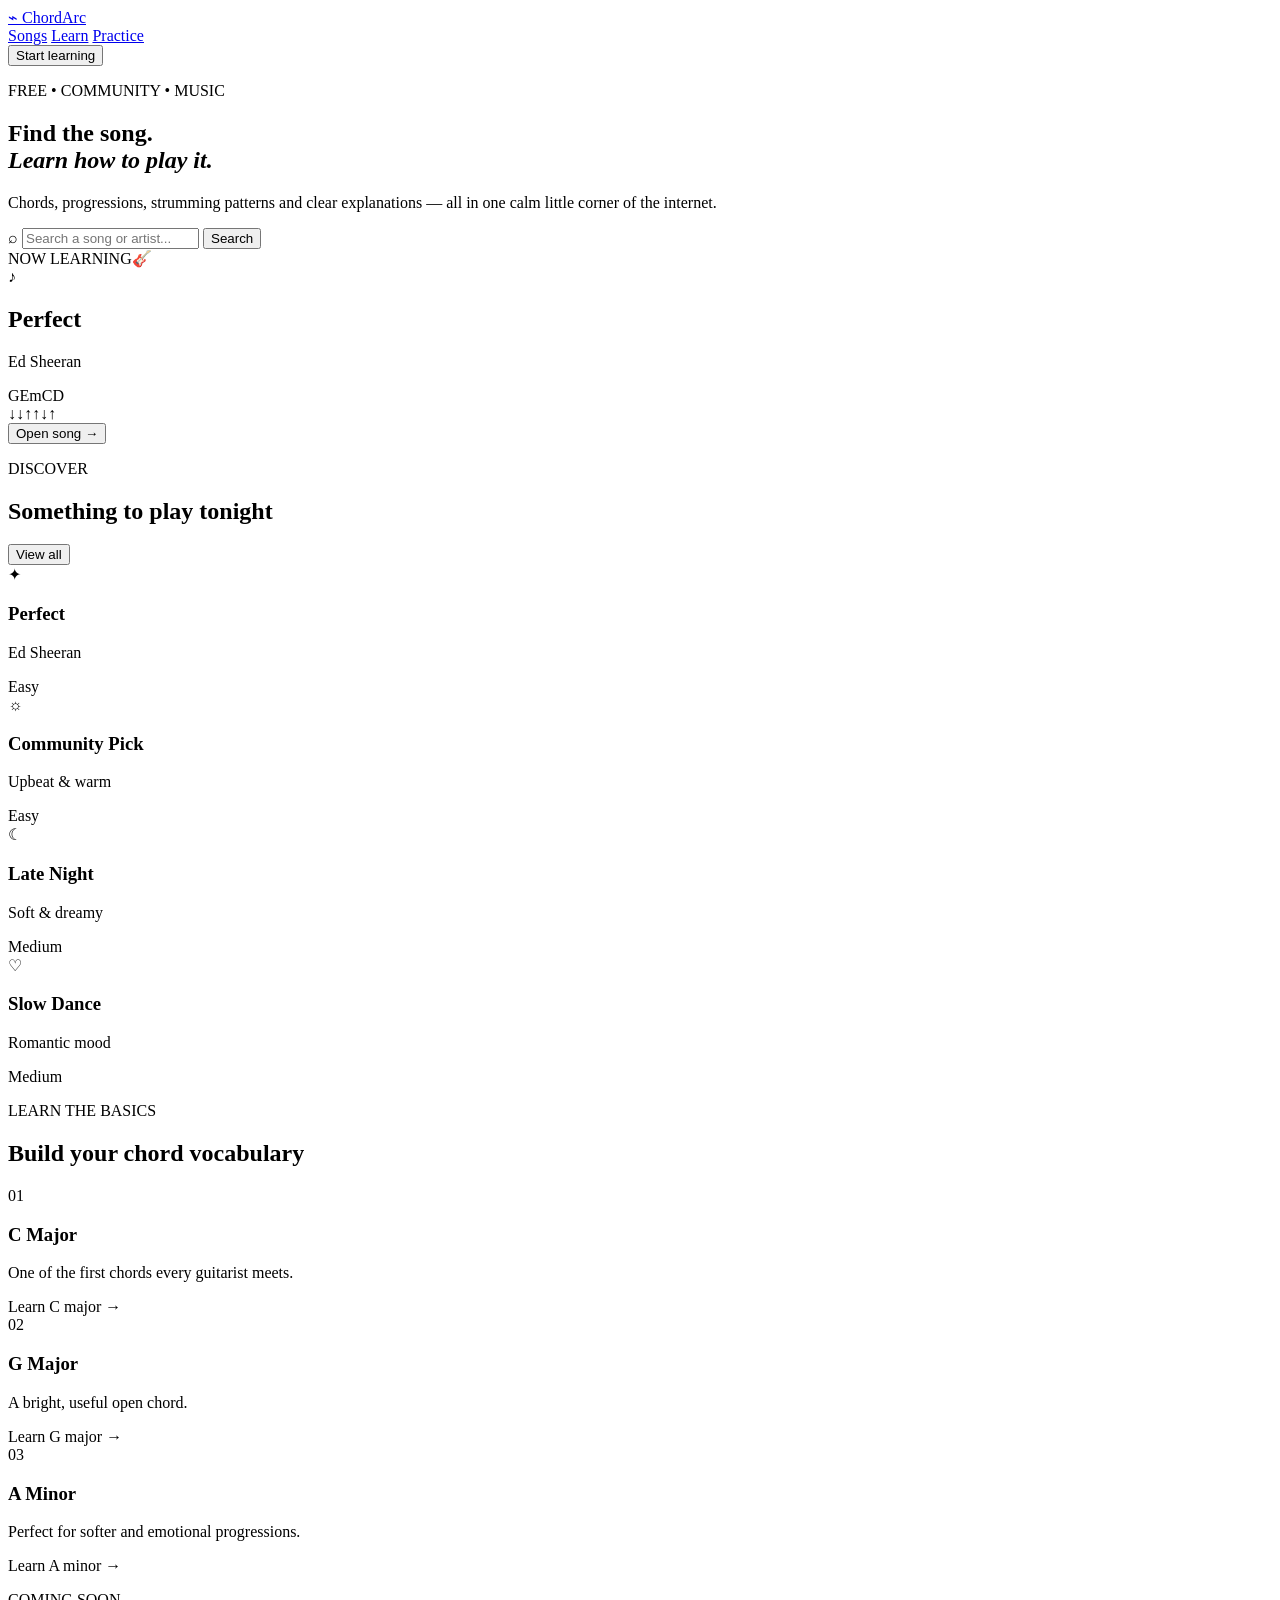
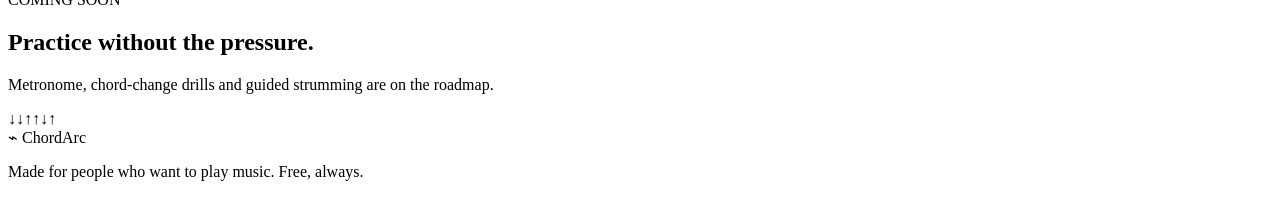
==== index.html @ 4fe42fc6 "Build ChordArc v1 homepage" ====
<!DOCTYPE html>
<html lang="en">
<head>
  <meta charset="UTF-8" />
  <meta name="viewport" content="width=device-width, initial-scale=1.0" />
  <meta name="description" content="ChordArc — a free community space to learn chords, progressions and strumming patterns." />
  <title>ChordArc — Learn music, your way.</title>
  <link rel="preconnect" href="https://fonts.googleapis.com" />
  <link rel="preconnect" href="https://fonts.gstatic.com" crossorigin />
  <link href="https://fonts.googleapis.com/css2?family=DM+Sans:wght@400;500;600;700&family=Playfair+Display:wght@500;600&display=swap" rel="stylesheet" />
  <link rel="stylesheet" href="styles.css" />
</head>
<body data-vibe="home">
  <div class="ambient ambient-one"></div>
  <div class="ambient ambient-two"></div>

  <header class="site-header">
    <a class="brand" href="#top" aria-label="ChordArc home">
      <span class="brand-mark">⌁</span>
      <span>ChordArc</span>
    </a>
    <nav class="main-nav" aria-label="Main navigation">
      <a class="active" href="#songs">Songs</a>
      <a href="#learn">Learn</a>
      <a href="#practice">Practice</a>
    </nav>
    <button class="nav-button" type="button" onclick="scrollToSection('learn')">Start learning</button>
  </header>

  <main id="top">
    <section class="hero shell">
      <div class="hero-copy">
        <p class="eyebrow">FREE • COMMUNITY • MUSIC</p>
        <h1>Find the song.<br /><em>Learn how to play it.</em></h1>
        <p class="hero-text">Chords, progressions, strumming patterns and clear explanations — all in one calm little corner of the internet.</p>

        <form class="search-box" id="searchForm">
          <span class="search-icon">⌕</span>
          <input id="songSearch" type="search" autocomplete="off" placeholder="Search a song or artist..." aria-label="Search a song or artist" />
          <button type="submit">Search</button>
        </form>
        <div id="searchResults" class="search-results" aria-live="polite"></div>
      </div>

      <div class="hero-card">
        <div class="mini-card-top"><span>NOW LEARNING</span><span>🎸</span></div>
        <div class="record-orb"><span>♪</span></div>
        <h2>Perfect</h2>
        <p>Ed Sheeran</p>
        <div class="mini-progression"><span>G</span><span>Em</span><span>C</span><span>D</span></div>
        <div class="mini-strum"><span>↓</span><span>↓↑</span><span>↑↓↑</span></div>
        <button class="text-link" onclick="showSong('perfect')">Open song →</button>
      </div>
    </section>

    <section class="section shell" id="songs">
      <div class="section-heading">
        <div>
          <p class="eyebrow">DISCOVER</p>
          <h2>Something to play tonight</h2>
        </div>
        <button class="quiet-button" onclick="showToast('More song collections are coming soon.')">View all</button>
      </div>

      <div class="song-grid">
        <article class="song-card vibe-sad" onclick="showSong('perfect')">
          <div class="song-art"><span>✦</span></div>
          <div class="song-info"><h3>Perfect</h3><p>Ed Sheeran</p></div>
          <span class="difficulty">Easy</span>
        </article>
        <article class="song-card vibe-warm" onclick="showToast('This song page is coming next!')">
          <div class="song-art"><span>☼</span></div>
          <div class="song-info"><h3>Community Pick</h3><p>Upbeat & warm</p></div>
          <span class="difficulty">Easy</span>
        </article>
        <article class="song-card vibe-calm" onclick="showToast('This song page is coming next!')">
          <div class="song-art"><span>☾</span></div>
          <div class="song-info"><h3>Late Night</h3><p>Soft & dreamy</p></div>
          <span class="difficulty">Medium</span>
        </article>
        <article class="song-card vibe-romantic" onclick="showToast('This song page is coming next!')">
          <div class="song-art"><span>♡</span></div>
          <div class="song-info"><h3>Slow Dance</h3><p>Romantic mood</p></div>
          <span class="difficulty">Medium</span>
        </article>
      </div>
    </section>

    <section class="section learn-section shell" id="learn">
      <div class="section-heading">
        <div>
          <p class="eyebrow">LEARN THE BASICS</p>
          <h2>Build your chord vocabulary</h2>
        </div>
      </div>
      <div class="learn-grid">
        <article class="learn-card featured" onclick="openChord('C')">
          <span class="card-number">01</span>
          <div class="fake-chord large"><i></i><i></i><i></i><i></i><i></i><i></i></div>
          <h3>C Major</h3>
          <p>One of the first chords every guitarist meets.</p>
          <span class="card-link">Learn C major →</span>
        </article>
        <article class="learn-card" onclick="openChord('G')">
          <span class="card-number">02</span>
          <div class="fake-chord"><i></i><i></i><i></i><i></i><i></i><i></i></div>
          <h3>G Major</h3>
          <p>A bright, useful open chord.</p>
          <span class="card-link">Learn G major →</span>
        </article>
        <article class="learn-card" onclick="openChord('Am')">
          <span class="card-number">03</span>
          <div class="fake-chord"><i></i><i></i><i></i><i></i><i></i><i></i></div>
          <h3>A Minor</h3>
          <p>Perfect for softer and emotional progressions.</p>
          <span class="card-link">Learn A minor →</span>
        </article>
      </div>
    </section>

    <section class="practice-banner shell" id="practice">
      <div>
        <p class="eyebrow">COMING SOON</p>
        <h2>Practice without the pressure.</h2>
        <p>Metronome, chord-change drills and guided strumming are on the roadmap.</p>
      </div>
      <div class="practice-beat" aria-hidden="true"><span>↓</span><span>↓</span><span>↑</span><span>↑</span><span>↓</span><span>↑</span></div>
    </section>
  </main>

  <footer class="site-footer shell">
    <div><span class="brand-mark">⌁</span> ChordArc</div>
    <p>Made for people who want to play music. Free, always.</p>
  </footer>

  <div class="modal-backdrop" id="modal" hidden>
    <div class="modal" role="dialog" aria-modal="true" aria-labelledby="modalTitle">
      <button class="modal-close" onclick="closeModal()" aria-label="Close">×</button>
      <p class="eyebrow" id="modalEyebrow">SONG</p>
      <h2 id="modalTitle">Perfect</h2>
      <p id="modalArtist">Ed Sheeran</p>
      <div class="modal-meta"><span>🎸 Guitar</span><span>Easy</span><span>Standard tuning</span></div>
      <div class="modal-block"><h3>Chord progression</h3><div class="progression" id="modalProgression"><b>G</b><b>Em</b><b>C</b><b>D</b></div></div>
      <div class="modal-block"><h3>Strumming pattern</h3><div class="strumming"><span>↓</span><span>↓↑</span><span>↑↓↑</span></div><p>Try it slowly at first, then bring the tempo up.</p></div>
      <button class="primary-button" onclick="showToast('Practice mode is coming next!'); closeModal()">Practice this progression</button>
    </div>
  </div>

  <div class="toast" id="toast" role="status"></div>
  <script src="app.js"></script>
</body>
</html>
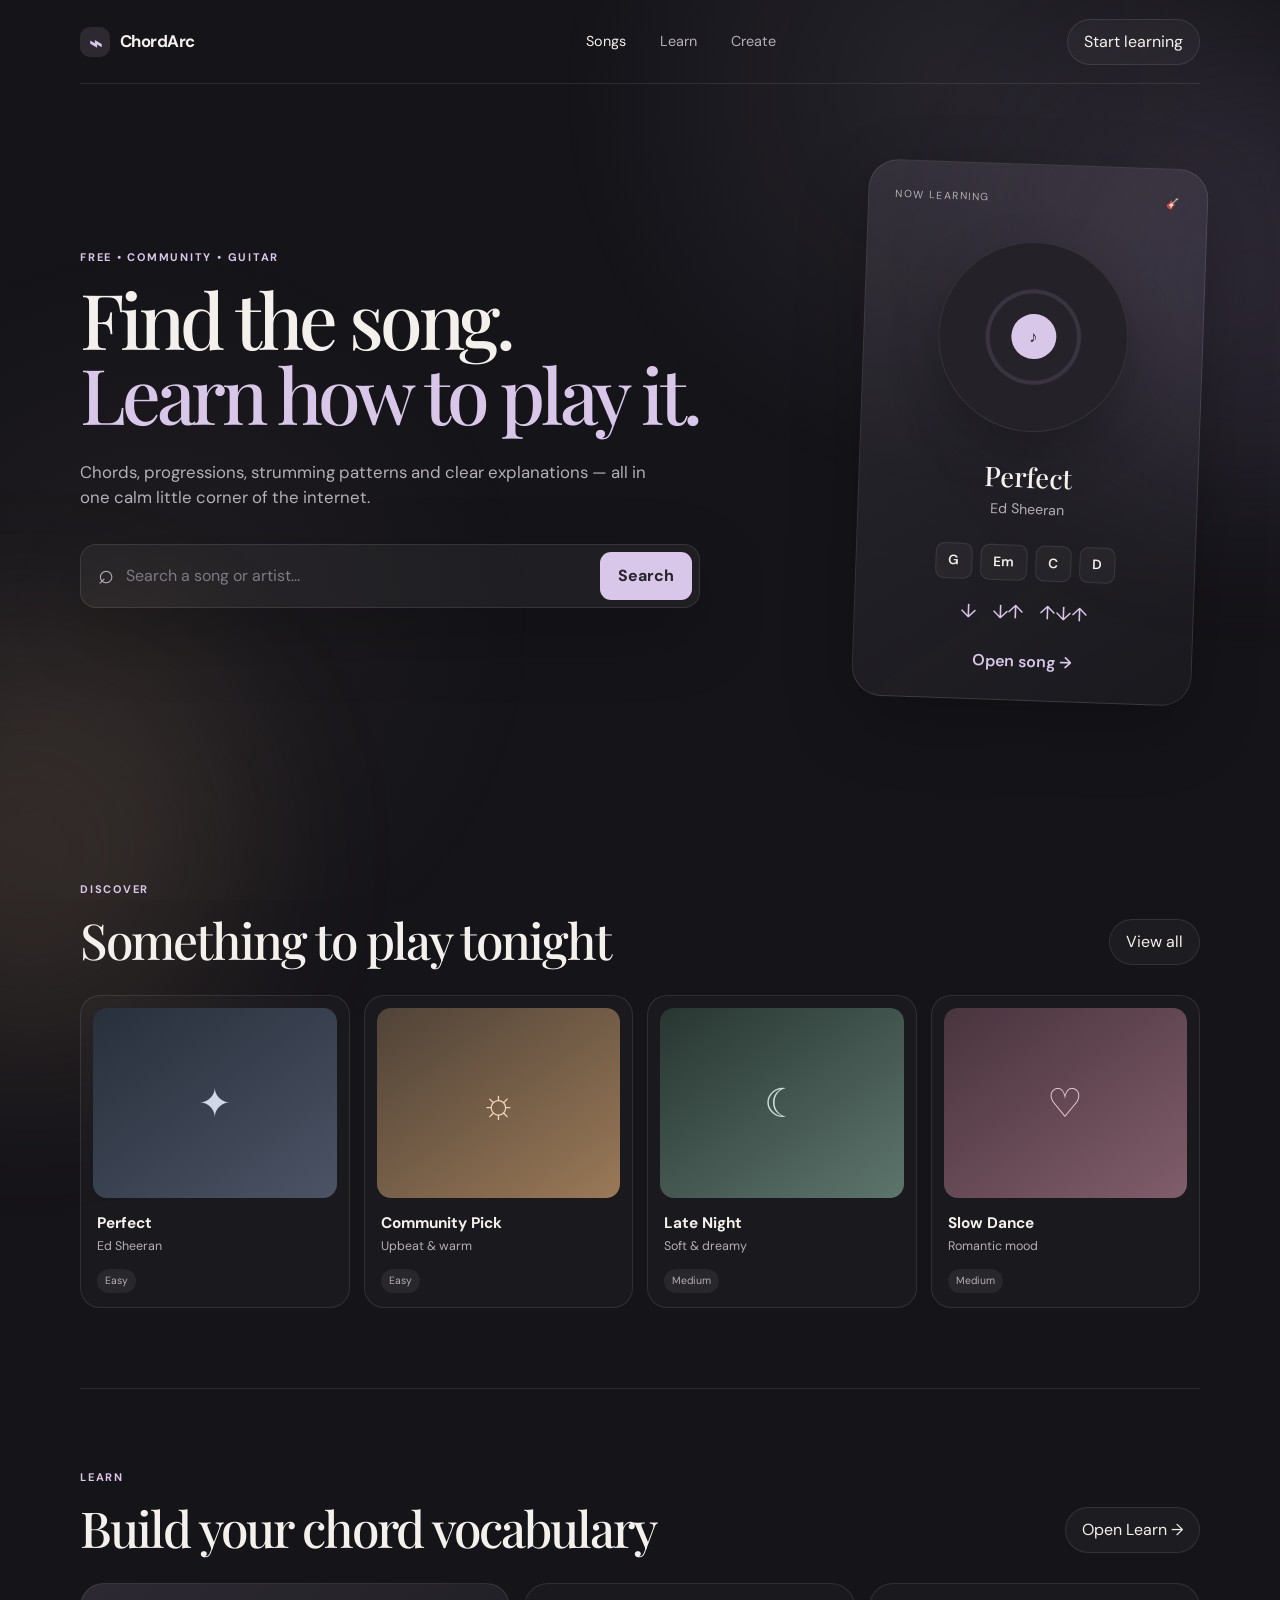
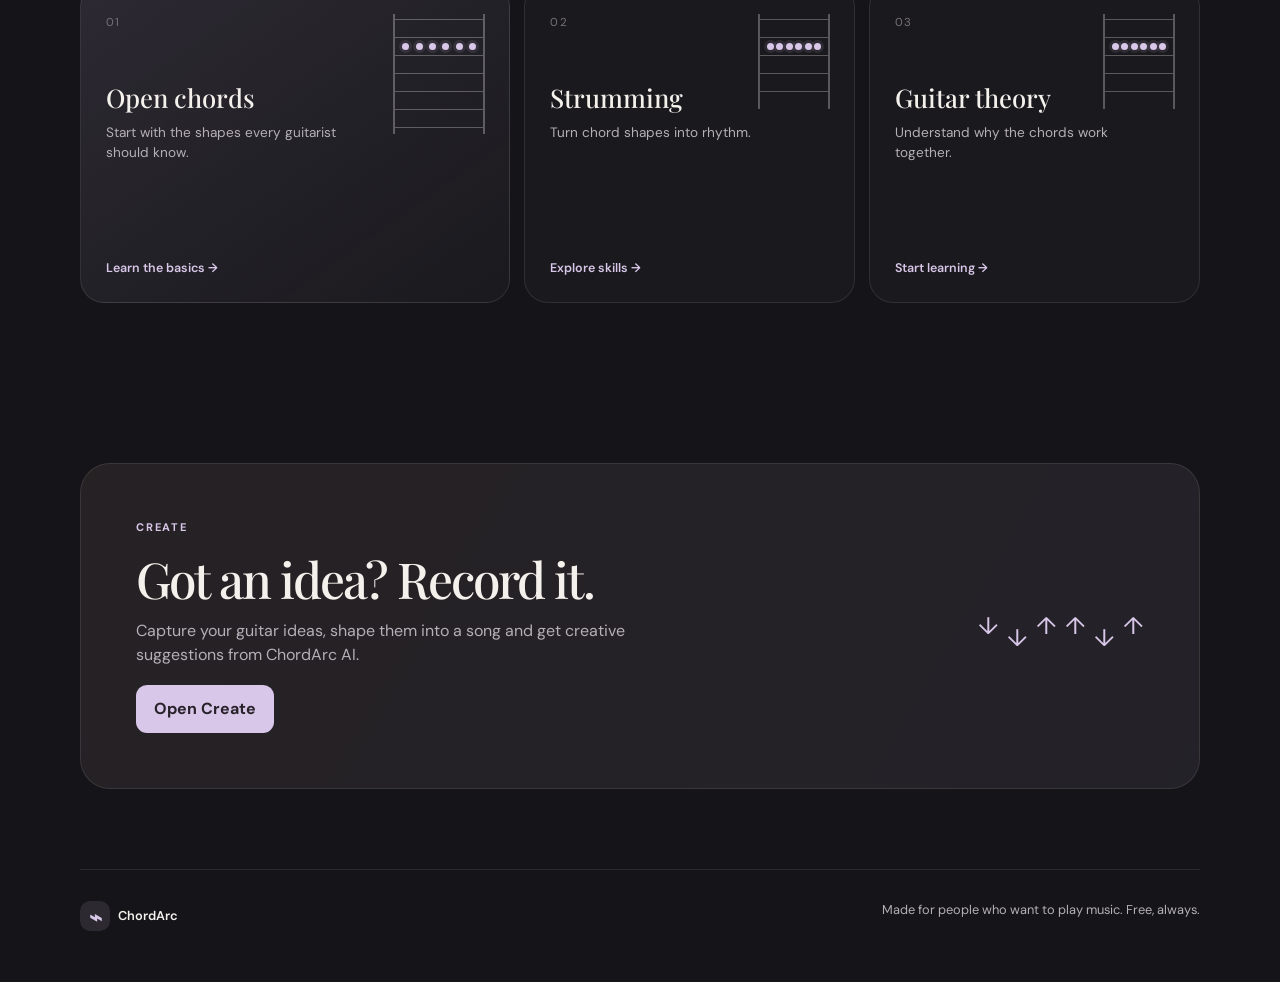
==== commit cebf2e9c: "Update ChordArc navigation for Songs Learn Create" ====
--- a/index.html
+++ b/index.html
@@ -1,152 +1,29 @@
 <!DOCTYPE html>
 <html lang="en">
 <head>
-  <meta charset="UTF-8" />
-  <meta name="viewport" content="width=device-width, initial-scale=1.0" />
-  <meta name="description" content="ChordArc — a free community space to learn chords, progressions and strumming patterns." />
+  <meta charset="UTF-8" /><meta name="viewport" content="width=device-width, initial-scale=1.0" />
+  <meta name="description" content="ChordArc — a free community space to learn guitar and create music." />
   <title>ChordArc — Learn music, your way.</title>
-  <link rel="preconnect" href="https://fonts.googleapis.com" />
-  <link rel="preconnect" href="https://fonts.gstatic.com" crossorigin />
+  <link rel="preconnect" href="https://fonts.googleapis.com" /><link rel="preconnect" href="https://fonts.gstatic.com" crossorigin />
   <link href="https://fonts.googleapis.com/css2?family=DM+Sans:wght@400;500;600;700&family=Playfair+Display:wght@500;600&display=swap" rel="stylesheet" />
   <link rel="stylesheet" href="styles.css" />
 </head>
 <body data-vibe="home">
-  <div class="ambient ambient-one"></div>
-  <div class="ambient ambient-two"></div>
-
+  <div class="ambient ambient-one"></div><div class="ambient ambient-two"></div>
   <header class="site-header">
-    <a class="brand" href="#top" aria-label="ChordArc home">
-      <span class="brand-mark">⌁</span>
-      <span>ChordArc</span>
-    </a>
-    <nav class="main-nav" aria-label="Main navigation">
-      <a class="active" href="#songs">Songs</a>
-      <a href="#learn">Learn</a>
-      <a href="#practice">Practice</a>
-    </nav>
-    <button class="nav-button" type="button" onclick="scrollToSection('learn')">Start learning</button>
+    <a class="brand" href="index.html"><span class="brand-mark">⌁</span><span>ChordArc</span></a>
+    <nav class="main-nav"><a class="active" href="index.html">Songs</a><a href="learn.html">Learn</a><a href="create.html">Create</a></nav>
+    <a class="nav-button" href="learn.html">Start learning</a>
   </header>
-
   <main id="top">
-    <section class="hero shell">
-      <div class="hero-copy">
-        <p class="eyebrow">FREE • COMMUNITY • MUSIC</p>
-        <h1>Find the song.<br /><em>Learn how to play it.</em></h1>
-        <p class="hero-text">Chords, progressions, strumming patterns and clear explanations — all in one calm little corner of the internet.</p>
-
-        <form class="search-box" id="searchForm">
-          <span class="search-icon">⌕</span>
-          <input id="songSearch" type="search" autocomplete="off" placeholder="Search a song or artist..." aria-label="Search a song or artist" />
-          <button type="submit">Search</button>
-        </form>
-        <div id="searchResults" class="search-results" aria-live="polite"></div>
-      </div>
-
-      <div class="hero-card">
-        <div class="mini-card-top"><span>NOW LEARNING</span><span>🎸</span></div>
-        <div class="record-orb"><span>♪</span></div>
-        <h2>Perfect</h2>
-        <p>Ed Sheeran</p>
-        <div class="mini-progression"><span>G</span><span>Em</span><span>C</span><span>D</span></div>
-        <div class="mini-strum"><span>↓</span><span>↓↑</span><span>↑↓↑</span></div>
-        <button class="text-link" onclick="showSong('perfect')">Open song →</button>
-      </div>
+    <section class="hero shell"><div class="hero-copy"><p class="eyebrow">FREE • COMMUNITY • GUITAR</p><h1>Find the song.<br /><em>Learn how to play it.</em></h1><p class="hero-text">Chords, progressions, strumming patterns and clear explanations — all in one calm little corner of the internet.</p><form class="search-box" id="searchForm"><span class="search-icon">⌕</span><input id="songSearch" type="search" autocomplete="off" placeholder="Search a song or artist..." aria-label="Search a song or artist" /><button type="submit">Search</button></form><div id="searchResults" class="search-results" aria-live="polite"></div></div>
+      <div class="hero-card"><div class="mini-card-top"><span>NOW LEARNING</span><span>🎸</span></div><div class="record-orb"><span>♪</span></div><h2>Perfect</h2><p>Ed Sheeran</p><div class="mini-progression"><span>G</span><span>Em</span><span>C</span><span>D</span></div><div class="mini-strum"><span>↓</span><span>↓↑</span><span>↑↓↑</span></div><button class="text-link" onclick="showSong('perfect')">Open song →</button></div>
     </section>
-
-    <section class="section shell" id="songs">
-      <div class="section-heading">
-        <div>
-          <p class="eyebrow">DISCOVER</p>
-          <h2>Something to play tonight</h2>
-        </div>
-        <button class="quiet-button" onclick="showToast('More song collections are coming soon.')">View all</button>
-      </div>
-
-      <div class="song-grid">
-        <article class="song-card vibe-sad" onclick="showSong('perfect')">
-          <div class="song-art"><span>✦</span></div>
-          <div class="song-info"><h3>Perfect</h3><p>Ed Sheeran</p></div>
-          <span class="difficulty">Easy</span>
-        </article>
-        <article class="song-card vibe-warm" onclick="showToast('This song page is coming next!')">
-          <div class="song-art"><span>☼</span></div>
-          <div class="song-info"><h3>Community Pick</h3><p>Upbeat & warm</p></div>
-          <span class="difficulty">Easy</span>
-        </article>
-        <article class="song-card vibe-calm" onclick="showToast('This song page is coming next!')">
-          <div class="song-art"><span>☾</span></div>
-          <div class="song-info"><h3>Late Night</h3><p>Soft & dreamy</p></div>
-          <span class="difficulty">Medium</span>
-        </article>
-        <article class="song-card vibe-romantic" onclick="showToast('This song page is coming next!')">
-          <div class="song-art"><span>♡</span></div>
-          <div class="song-info"><h3>Slow Dance</h3><p>Romantic mood</p></div>
-          <span class="difficulty">Medium</span>
-        </article>
-      </div>
-    </section>
-
-    <section class="section learn-section shell" id="learn">
-      <div class="section-heading">
-        <div>
-          <p class="eyebrow">LEARN THE BASICS</p>
-          <h2>Build your chord vocabulary</h2>
-        </div>
-      </div>
-      <div class="learn-grid">
-        <article class="learn-card featured" onclick="openChord('C')">
-          <span class="card-number">01</span>
-          <div class="fake-chord large"><i></i><i></i><i></i><i></i><i></i><i></i></div>
-          <h3>C Major</h3>
-          <p>One of the first chords every guitarist meets.</p>
-          <span class="card-link">Learn C major →</span>
-        </article>
-        <article class="learn-card" onclick="openChord('G')">
-          <span class="card-number">02</span>
-          <div class="fake-chord"><i></i><i></i><i></i><i></i><i></i><i></i></div>
-          <h3>G Major</h3>
-          <p>A bright, useful open chord.</p>
-          <span class="card-link">Learn G major →</span>
-        </article>
-        <article class="learn-card" onclick="openChord('Am')">
-          <span class="card-number">03</span>
-          <div class="fake-chord"><i></i><i></i><i></i><i></i><i></i><i></i></div>
-          <h3>A Minor</h3>
-          <p>Perfect for softer and emotional progressions.</p>
-          <span class="card-link">Learn A minor →</span>
-        </article>
-      </div>
-    </section>
-
-    <section class="practice-banner shell" id="practice">
-      <div>
-        <p class="eyebrow">COMING SOON</p>
-        <h2>Practice without the pressure.</h2>
-        <p>Metronome, chord-change drills and guided strumming are on the roadmap.</p>
-      </div>
-      <div class="practice-beat" aria-hidden="true"><span>↓</span><span>↓</span><span>↑</span><span>↑</span><span>↓</span><span>↑</span></div>
-    </section>
+    <section class="section shell" id="songs"><div class="section-heading"><div><p class="eyebrow">DISCOVER</p><h2>Something to play tonight</h2></div><button class="quiet-button" onclick="showToast('More song collections are coming soon.')">View all</button></div><div class="song-grid"><article class="song-card vibe-sad" onclick="showSong('perfect')"><div class="song-art"><span>✦</span></div><div class="song-info"><h3>Perfect</h3><p>Ed Sheeran</p></div><span class="difficulty">Easy</span></article><article class="song-card vibe-warm" onclick="showToast('This song page is coming next!')"><div class="song-art"><span>☼</span></div><div class="song-info"><h3>Community Pick</h3><p>Upbeat & warm</p></div><span class="difficulty">Easy</span></article><article class="song-card vibe-calm" onclick="showToast('This song page is coming next!')"><div class="song-art"><span>☾</span></div><div class="song-info"><h3>Late Night</h3><p>Soft & dreamy</p></div><span class="difficulty">Medium</span></article><article class="song-card vibe-romantic" onclick="showToast('This song page is coming next!')"><div class="song-art"><span>♡</span></div><div class="song-info"><h3>Slow Dance</h3><p>Romantic mood</p></div><span class="difficulty">Medium</span></article></div></section>
+    <section class="section learn-section shell"><div class="section-heading"><div><p class="eyebrow">LEARN</p><h2>Build your chord vocabulary</h2></div><a class="quiet-button" href="learn.html">Open Learn →</a></div><div class="learn-grid"><article class="learn-card featured" onclick="location.href='learn.html'"><span class="card-number">01</span><div class="fake-chord large"><i></i><i></i><i></i><i></i><i></i><i></i></div><h3>Open chords</h3><p>Start with the shapes every guitarist should know.</p><span class="card-link">Learn the basics →</span></article><article class="learn-card" onclick="location.href='learn.html'"><span class="card-number">02</span><div class="fake-chord"><i></i><i></i><i></i><i></i><i></i><i></i></div><h3>Strumming</h3><p>Turn chord shapes into rhythm.</p><span class="card-link">Explore skills →</span></article><article class="learn-card" onclick="location.href='learn.html'"><span class="card-number">03</span><div class="fake-chord"><i></i><i></i><i></i><i></i><i></i><i></i></div><h3>Guitar theory</h3><p>Understand why the chords work together.</p><span class="card-link">Start learning →</span></article></div></section>
+    <section class="practice-banner shell"><div><p class="eyebrow">CREATE</p><h2>Got an idea? Record it.</h2><p>Capture your guitar ideas, shape them into a song and get creative suggestions from ChordArc AI.</p><a class="primary-button" href="create.html" style="display:inline-block;margin-top:18px">Open Create</a></div><div class="practice-beat" aria-hidden="true"><span>↓</span><span>↓</span><span>↑</span><span>↑</span><span>↓</span><span>↑</span></div></section>
   </main>
-
-  <footer class="site-footer shell">
-    <div><span class="brand-mark">⌁</span> ChordArc</div>
-    <p>Made for people who want to play music. Free, always.</p>
-  </footer>
-
-  <div class="modal-backdrop" id="modal" hidden>
-    <div class="modal" role="dialog" aria-modal="true" aria-labelledby="modalTitle">
-      <button class="modal-close" onclick="closeModal()" aria-label="Close">×</button>
-      <p class="eyebrow" id="modalEyebrow">SONG</p>
-      <h2 id="modalTitle">Perfect</h2>
-      <p id="modalArtist">Ed Sheeran</p>
-      <div class="modal-meta"><span>🎸 Guitar</span><span>Easy</span><span>Standard tuning</span></div>
-      <div class="modal-block"><h3>Chord progression</h3><div class="progression" id="modalProgression"><b>G</b><b>Em</b><b>C</b><b>D</b></div></div>
-      <div class="modal-block"><h3>Strumming pattern</h3><div class="strumming"><span>↓</span><span>↓↑</span><span>↑↓↑</span></div><p>Try it slowly at first, then bring the tempo up.</p></div>
-      <button class="primary-button" onclick="showToast('Practice mode is coming next!'); closeModal()">Practice this progression</button>
-    </div>
-  </div>
-
-  <div class="toast" id="toast" role="status"></div>
-  <script src="app.js"></script>
-</body>
-</html>
+  <footer class="site-footer shell"><div><span class="brand-mark">⌁</span> ChordArc</div><p>Made for people who want to play music. Free, always.</p></footer>
+  <div class="modal-backdrop" id="modal" hidden><div class="modal" role="dialog" aria-modal="true"><button class="modal-close" onclick="closeModal()">×</button><p class="eyebrow">SONG • GUITAR</p><h2 id="modalTitle">Perfect</h2><p id="modalArtist">Ed Sheeran</p><div class="modal-meta"><span>🎸 Guitar</span><span>Easy</span><span>Standard tuning</span></div><div class="modal-block"><h3>Chord progression</h3><div class="progression" id="modalProgression"><b>G</b><b>Em</b><b>C</b><b>D</b></div></div><div class="modal-block"><h3>Strumming pattern</h3><div class="strumming"><span>↓</span><span>↓↑</span><span>↑↓↑</span></div><p>Try it slowly at first, then bring the tempo up.</p></div><button class="primary-button" onclick="showToast('Practice mode is coming next!');closeModal()">Practice this progression</button></div></div>
+  <div class="toast" id="toast"></div><script src="app.js"></script>
+</body></html>
--- a/styles.css
+++ b/styles.css
@@ -0,0 +1,159 @@
+:root {
+  --bg: #151419;
+  --surface: rgba(31, 29, 36, 0.78);
+  --surface-strong: #24212a;
+  --text: #f4f0ec;
+  --muted: #b5afb7;
+  --line: rgba(244, 240, 236, 0.1);
+  --accent: #d8c7e8;
+  --accent-strong: #c8afdF;
+  --warm: #e9c9a7;
+  --radius: 24px;
+  --shadow: 0 24px 70px rgba(0, 0, 0, 0.22);
+}
+
+* { box-sizing: border-box; }
+html { scroll-behavior: smooth; }
+body {
+  margin: 0;
+  color: var(--text);
+  background: var(--bg);
+  font-family: "DM Sans", sans-serif;
+  line-height: 1.5;
+  overflow-x: hidden;
+  transition: background 700ms ease;
+}
+body::before {
+  content: "";
+  position: fixed;
+  inset: 0;
+  pointer-events: none;
+  background: radial-gradient(circle at 75% 10%, rgba(216,199,232,.09), transparent 32%), radial-gradient(circle at 12% 70%, rgba(233,201,167,.05), transparent 30%);
+  z-index: -2;
+}
+body[data-vibe="sad"] { --accent: #b9c8df; --accent-strong: #9fb2d1; }
+body[data-vibe="warm"] { --accent: #efd0a9; --accent-strong: #e1b988; }
+body[data-vibe="calm"] { --accent: #b8d2c4; --accent-strong: #9fbeae; }
+body[data-vibe="romantic"] { --accent: #dfb9c8; --accent-strong: #d19eb3; }
+
+button, input { font: inherit; }
+button { cursor: pointer; }
+a { color: inherit; text-decoration: none; }
+.shell { width: min(1120px, calc(100% - 40px)); margin-inline: auto; }
+
+.ambient { position: fixed; width: 420px; height: 420px; border-radius: 50%; filter: blur(90px); opacity: .14; pointer-events: none; z-index: -1; }
+.ambient-one { background: #aa91c3; top: 8%; right: -180px; }
+.ambient-two { background: #d2a87d; bottom: -160px; left: -180px; }
+
+.site-header { width: min(1120px, calc(100% - 40px)); margin: 0 auto; height: 84px; display: flex; align-items: center; justify-content: space-between; border-bottom: 1px solid var(--line); }
+.brand { display: flex; align-items: center; gap: 10px; font-weight: 700; letter-spacing: -.03em; font-size: 1.05rem; }
+.brand-mark { display: inline-grid; place-items: center; width: 30px; height: 30px; border-radius: 10px; background: rgba(216,199,232,.12); color: var(--accent); font-size: 1.4rem; }
+.main-nav { display: flex; gap: 34px; margin-left: 100px; }
+.main-nav a { color: var(--muted); font-size: .9rem; transition: color .2s; }
+.main-nav a:hover, .main-nav a.active { color: var(--text); }
+.nav-button, .quiet-button { border: 1px solid var(--line); background: rgba(255,255,255,.035); color: var(--text); border-radius: 999px; padding: 10px 16px; }
+.nav-button:hover, .quiet-button:hover { background: rgba(255,255,255,.07); }
+
+.hero { min-height: 620px; display: grid; grid-template-columns: 1.2fr .8fr; gap: 80px; align-items: center; padding-block: 80px 100px; }
+.eyebrow { margin: 0 0 16px; color: var(--accent); font-size: .69rem; font-weight: 700; letter-spacing: .16em; }
+h1, h2, h3, p { margin-top: 0; }
+h1 { font-family: "Playfair Display", serif; font-size: clamp(3.3rem, 6vw, 5.8rem); line-height: .98; letter-spacing: -.055em; font-weight: 500; margin-bottom: 28px; }
+h1 em { color: var(--accent); font-style: normal; }
+.hero-text { max-width: 570px; color: var(--muted); font-size: 1.05rem; margin-bottom: 34px; }
+.search-box { display: flex; align-items: center; gap: 10px; width: min(620px, 100%); padding: 7px; border: 1px solid var(--line); background: rgba(255,255,255,.045); border-radius: 16px; box-shadow: var(--shadow); }
+.search-icon { color: var(--muted); font-size: 1.7rem; padding-left: 10px; transform: translateY(-2px); }
+.search-box input { flex: 1; min-width: 0; border: 0; outline: 0; background: transparent; color: var(--text); padding: 12px 2px; }
+.search-box input::placeholder { color: #7f7a82; }
+.search-box button, .primary-button { border: 0; background: var(--accent); color: #28222b; font-weight: 700; border-radius: 11px; padding: 12px 18px; }
+.search-results { margin-top: 8px; color: var(--muted); font-size: .9rem; }
+.search-result { padding: 11px 14px; background: var(--surface); border: 1px solid var(--line); border-radius: 12px; margin-top: 6px; cursor: pointer; }
+.search-result:hover { border-color: rgba(216,199,232,.3); }
+
+.hero-card { width: min(340px, 100%); justify-self: end; padding: 26px; border: 1px solid var(--line); background: linear-gradient(145deg, rgba(216,199,232,.11), rgba(255,255,255,.025)); border-radius: 30px; box-shadow: var(--shadow); transform: rotate(2deg); }
+.mini-card-top { display: flex; justify-content: space-between; color: var(--muted); font-size: .65rem; letter-spacing: .14em; }
+.record-orb { width: 190px; height: 190px; margin: 35px auto 25px; border-radius: 50%; display: grid; place-items: center; background: radial-gradient(circle, #27242c 0 10%, #3b3642 11% 13%, #252229 14% 32%, #3a3440 33% 35%, #242128 36%); box-shadow: inset 0 0 0 1px rgba(255,255,255,.08), 0 20px 50px rgba(0,0,0,.25); }
+.record-orb span { width: 45px; height: 45px; display: grid; place-items: center; border-radius: 50%; background: var(--accent); color: #28222b; }
+.hero-card h2 { text-align: center; margin-bottom: 2px; font-family: "Playfair Display", serif; font-weight: 500; font-size: 1.7rem; }
+.hero-card p { text-align: center; color: var(--muted); font-size: .88rem; }
+.mini-progression { display: flex; justify-content: center; gap: 8px; margin: 24px 0 18px; }
+.mini-progression span { padding: 7px 12px; border: 1px solid var(--line); border-radius: 9px; background: rgba(255,255,255,.035); font-weight: 600; font-size: .85rem; }
+.mini-strum { display: flex; justify-content: center; gap: 16px; color: var(--accent); font-size: 1.2rem; }
+.text-link, .card-link { background: none; border: 0; color: var(--accent); font-weight: 600; padding: 0; }
+.text-link { display: block; margin: 22px auto 0; }
+
+.section { padding-block: 80px; }
+.section-heading { display: flex; align-items: end; justify-content: space-between; gap: 20px; margin-bottom: 30px; }
+.section-heading h2, .practice-banner h2 { font-family: "Playfair Display", serif; font-size: clamp(2rem, 4vw, 3.1rem); line-height: 1.05; letter-spacing: -.04em; font-weight: 500; margin: 0; }
+.song-grid { display: grid; grid-template-columns: repeat(4, 1fr); gap: 14px; }
+.song-card { min-width: 0; padding: 12px; border: 1px solid var(--line); background: rgba(255,255,255,.025); border-radius: 20px; transition: transform .25s, border-color .25s, background .25s; cursor: pointer; }
+.song-card:hover { transform: translateY(-5px); border-color: rgba(255,255,255,.18); background: rgba(255,255,255,.045); }
+.song-art { height: 190px; border-radius: 14px; display: grid; place-items: center; font-size: 2.5rem; margin-bottom: 14px; }
+.vibe-sad .song-art { background: linear-gradient(145deg, #28303c, #4b5365); color: #d1d9e8; }
+.vibe-warm .song-art { background: linear-gradient(145deg, #504338, #9a7957); color: #f1d6b5; }
+.vibe-calm .song-art { background: linear-gradient(145deg, #283632, #5d756c); color: #c8ddd3; }
+.vibe-romantic .song-art { background: linear-gradient(145deg, #49343e, #805d6a); color: #e7c8d3; }
+.song-info { padding: 0 4px 5px; }
+.song-info h3 { font-size: .96rem; margin-bottom: 2px; }
+.song-info p { color: var(--muted); font-size: .78rem; margin: 0; }
+.difficulty { display: inline-block; margin: 8px 4px 2px; padding: 4px 8px; border-radius: 999px; background: rgba(255,255,255,.06); color: var(--muted); font-size: .65rem; }
+
+.learn-section { border-top: 1px solid var(--line); }
+.learn-grid { display: grid; grid-template-columns: 1.3fr 1fr 1fr; gap: 14px; }
+.learn-card { position: relative; min-height: 320px; padding: 25px; border: 1px solid var(--line); border-radius: var(--radius); background: rgba(255,255,255,.025); overflow: hidden; cursor: pointer; transition: transform .25s, background .25s; }
+.learn-card:hover { transform: translateY(-4px); background: rgba(255,255,255,.045); }
+.learn-card.featured { background: linear-gradient(145deg, rgba(216,199,232,.12), rgba(255,255,255,.025)); }
+.card-number { color: #77717b; font-size: .72rem; letter-spacing: .12em; }
+.learn-card h3 { margin: 45px 0 6px; font-family: "Playfair Display", serif; font-size: 1.6rem; font-weight: 500; }
+.learn-card p { color: var(--muted); font-size: .85rem; max-width: 240px; }
+.card-link { position: absolute; bottom: 25px; left: 25px; font-size: .78rem; }
+.fake-chord { position: absolute; right: 24px; top: 30px; width: 72px; height: 95px; display: flex; justify-content: space-between; padding: 0 7px; border-left: 2px solid rgba(255,255,255,.28); border-right: 2px solid rgba(255,255,255,.28); }
+.fake-chord::before { content: ""; position: absolute; inset: 5px 0; background: repeating-linear-gradient(to bottom, rgba(255,255,255,.28) 0 1px, transparent 1px 18px); }
+.fake-chord i { position: relative; z-index: 1; width: 7px; height: 7px; border-radius: 50%; background: var(--accent); margin-top: 29px; box-shadow: 0 0 0 3px rgba(216,199,232,.1); }
+.fake-chord.large { width: 92px; height: 120px; }
+
+.practice-banner { margin-top: 80px; margin-bottom: 80px; padding: 55px; border: 1px solid var(--line); border-radius: 30px; background: linear-gradient(120deg, rgba(233,201,167,.08), rgba(216,199,232,.08)); display: flex; align-items: center; justify-content: space-between; gap: 40px; }
+.practice-banner p:not(.eyebrow) { color: var(--muted); max-width: 550px; margin: 15px 0 0; }
+.practice-beat { display: flex; gap: 8px; align-items: center; color: var(--accent); font-size: 1.5rem; }
+.practice-beat span:nth-child(2), .practice-beat span:nth-child(5) { transform: translateY(12px); }
+.site-footer { border-top: 1px solid var(--line); padding-block: 30px 50px; display: flex; justify-content: space-between; color: var(--muted); font-size: .8rem; }
+.site-footer > div { color: var(--text); font-weight: 600; display: flex; gap: 8px; align-items: center; }
+
+.modal-backdrop { position: fixed; inset: 0; z-index: 10; display: grid; place-items: center; padding: 20px; background: rgba(10,9,12,.72); backdrop-filter: blur(12px); }
+.modal-backdrop[hidden] { display: none; }
+.modal { position: relative; width: min(560px, 100%); max-height: 90vh; overflow: auto; padding: 36px; border: 1px solid var(--line); border-radius: 28px; background: #211f26; box-shadow: var(--shadow); }
+.modal-close { position: absolute; right: 18px; top: 14px; width: 36px; height: 36px; border: 0; background: rgba(255,255,255,.06); color: var(--text); border-radius: 50%; font-size: 1.5rem; }
+.modal h2 { font-family: "Playfair Display", serif; font-size: 2.5rem; margin-bottom: 2px; font-weight: 500; }
+.modal > p:not(.eyebrow) { color: var(--muted); }
+.modal-meta { display: flex; flex-wrap: wrap; gap: 8px; margin: 22px 0 28px; }
+.modal-meta span { padding: 7px 10px; border: 1px solid var(--line); border-radius: 999px; color: var(--muted); font-size: .72rem; }
+.modal-block { padding: 20px 0; border-top: 1px solid var(--line); }
+.modal-block h3 { font-size: .78rem; text-transform: uppercase; letter-spacing: .1em; color: var(--muted); }
+.progression { display: flex; gap: 10px; }
+.progression b { display: grid; place-items: center; width: 54px; height: 54px; border-radius: 13px; background: rgba(216,199,232,.1); color: var(--accent); }
+.strumming { display: flex; gap: 20px; font-size: 1.5rem; color: var(--accent); margin-bottom: 8px; }
+.modal-block p { color: var(--muted); font-size: .82rem; margin: 0; }
+.primary-button { margin-top: 10px; }
+.toast { position: fixed; left: 50%; bottom: 25px; transform: translate(-50%, 20px); opacity: 0; pointer-events: none; padding: 12px 17px; border: 1px solid var(--line); border-radius: 999px; background: #26232c; color: var(--text); font-size: .8rem; transition: opacity .25s, transform .25s; z-index: 20; }
+.toast.show { opacity: 1; transform: translate(-50%, 0); }
+
+@media (max-width: 850px) {
+  .main-nav { margin-left: 0; }
+  .hero { grid-template-columns: 1fr; gap: 45px; padding-top: 55px; }
+  .hero-card { justify-self: start; width: min(390px, 100%); }
+  .song-grid { grid-template-columns: repeat(2, 1fr); }
+  .learn-grid { grid-template-columns: 1fr; }
+}
+@media (max-width: 600px) {
+  .shell, .site-header { width: min(100% - 28px, 1120px); }
+  .site-header { height: 70px; }
+  .main-nav { gap: 15px; }
+  .nav-button { display: none; }
+  h1 { font-size: 3.15rem; }
+  .hero { padding-block: 50px 70px; }
+  .search-box button { padding-inline: 13px; }
+  .song-grid { grid-template-columns: 1fr 1fr; gap: 9px; }
+  .song-art { height: 150px; }
+  .practice-banner { padding: 32px 25px; align-items: flex-start; flex-direction: column; }
+  .practice-beat { display: none; }
+  .site-footer { flex-direction: column; gap: 10px; }
+}
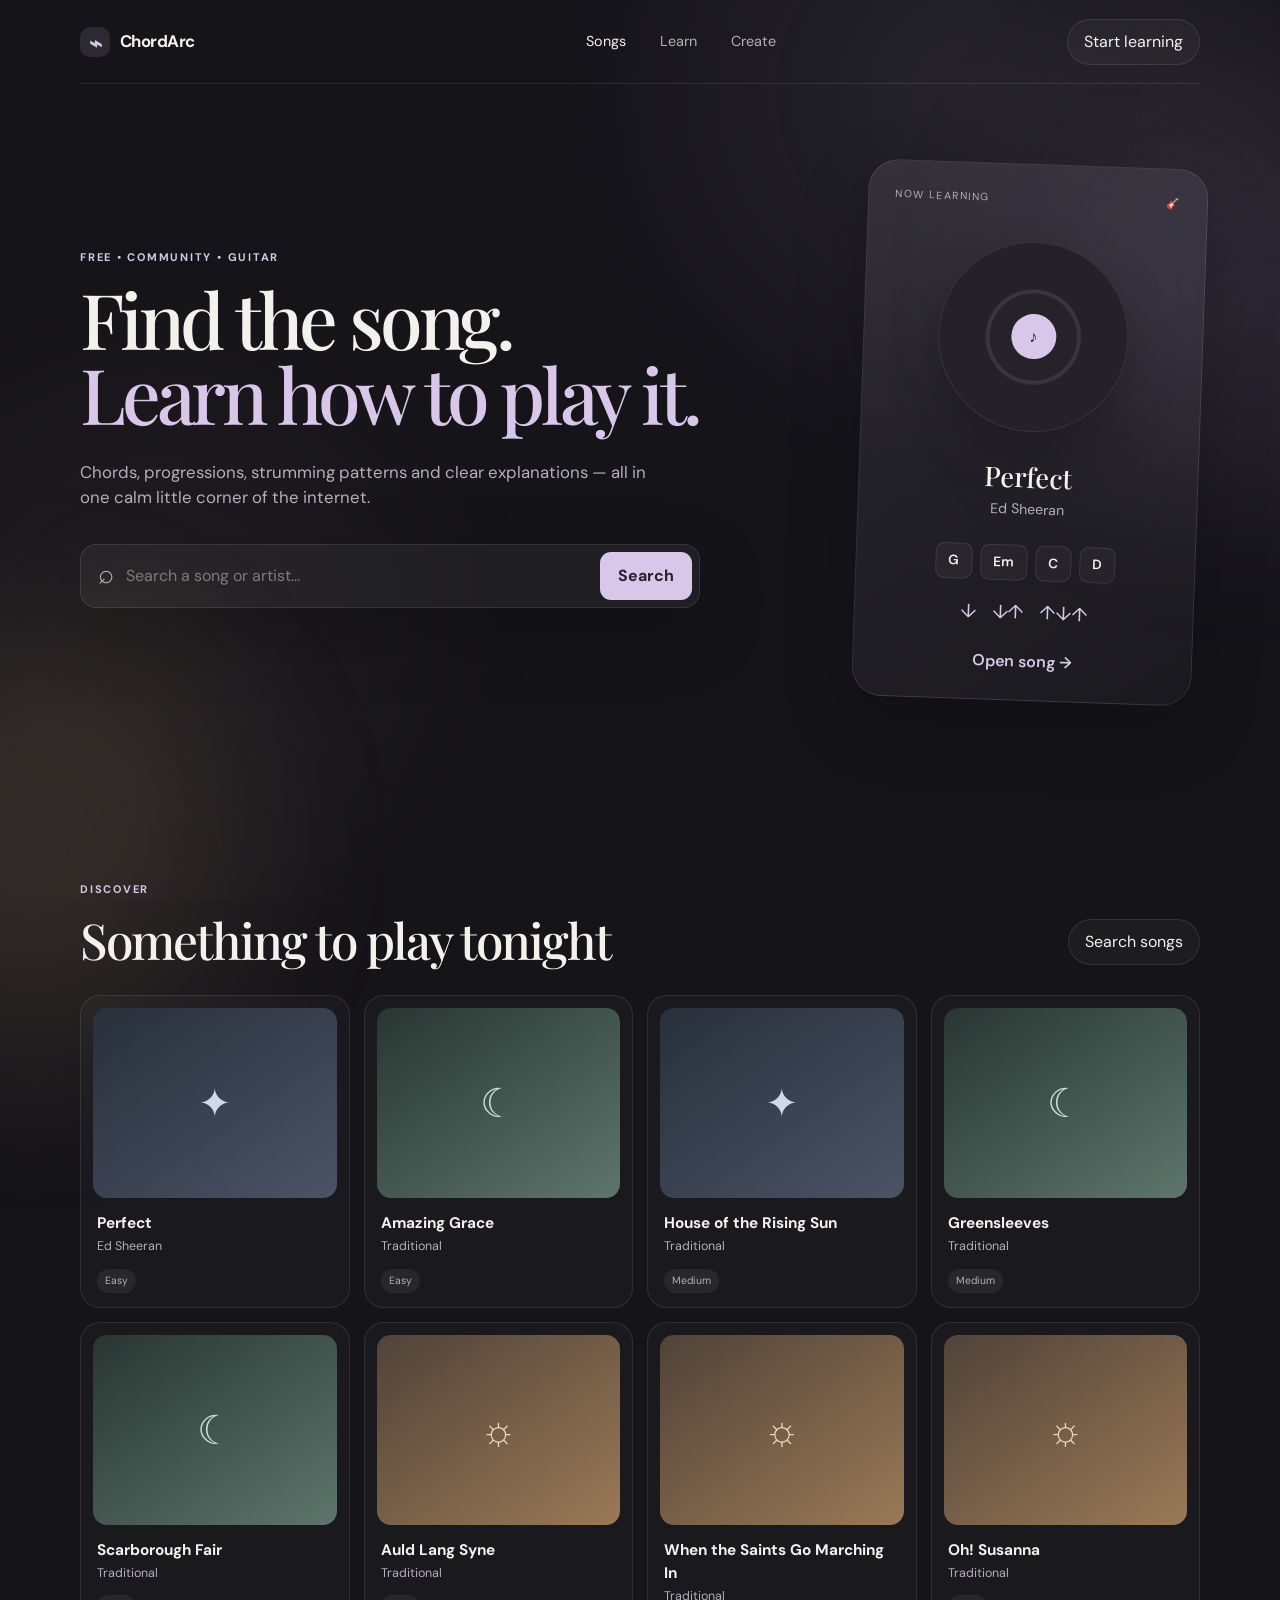
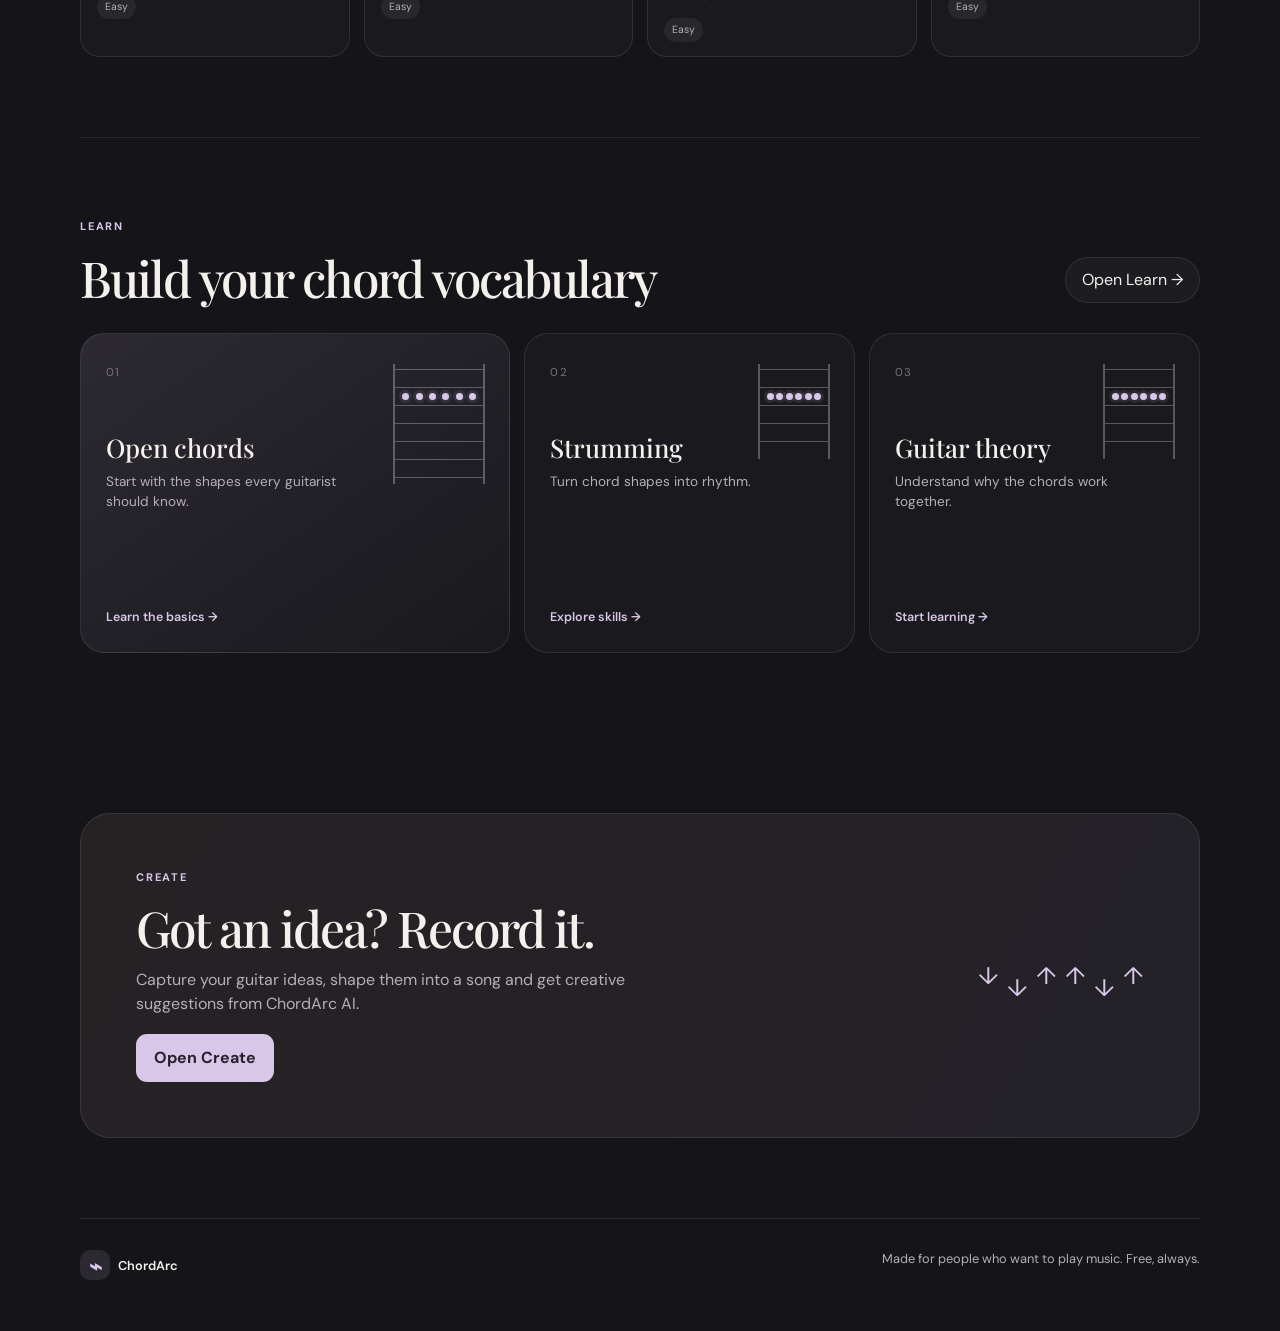
==== commit dbb6b844: "Add working song search and song library cards" ====
--- a/index.html
+++ b/index.html
@@ -1,29 +1,5 @@
-<!DOCTYPE html>
-<html lang="en">
-<head>
-  <meta charset="UTF-8" /><meta name="viewport" content="width=device-width, initial-scale=1.0" />
-  <meta name="description" content="ChordArc — a free community space to learn guitar and create music." />
-  <title>ChordArc — Learn music, your way.</title>
-  <link rel="preconnect" href="https://fonts.googleapis.com" /><link rel="preconnect" href="https://fonts.gstatic.com" crossorigin />
-  <link href="https://fonts.googleapis.com/css2?family=DM+Sans:wght@400;500;600;700&family=Playfair+Display:wght@500;600&display=swap" rel="stylesheet" />
-  <link rel="stylesheet" href="styles.css" />
-</head>
-<body data-vibe="home">
-  <div class="ambient ambient-one"></div><div class="ambient ambient-two"></div>
-  <header class="site-header">
-    <a class="brand" href="index.html"><span class="brand-mark">⌁</span><span>ChordArc</span></a>
-    <nav class="main-nav"><a class="active" href="index.html">Songs</a><a href="learn.html">Learn</a><a href="create.html">Create</a></nav>
-    <a class="nav-button" href="learn.html">Start learning</a>
-  </header>
-  <main id="top">
-    <section class="hero shell"><div class="hero-copy"><p class="eyebrow">FREE • COMMUNITY • GUITAR</p><h1>Find the song.<br /><em>Learn how to play it.</em></h1><p class="hero-text">Chords, progressions, strumming patterns and clear explanations — all in one calm little corner of the internet.</p><form class="search-box" id="searchForm"><span class="search-icon">⌕</span><input id="songSearch" type="search" autocomplete="off" placeholder="Search a song or artist..." aria-label="Search a song or artist" /><button type="submit">Search</button></form><div id="searchResults" class="search-results" aria-live="polite"></div></div>
-      <div class="hero-card"><div class="mini-card-top"><span>NOW LEARNING</span><span>🎸</span></div><div class="record-orb"><span>♪</span></div><h2>Perfect</h2><p>Ed Sheeran</p><div class="mini-progression"><span>G</span><span>Em</span><span>C</span><span>D</span></div><div class="mini-strum"><span>↓</span><span>↓↑</span><span>↑↓↑</span></div><button class="text-link" onclick="showSong('perfect')">Open song →</button></div>
-    </section>
-    <section class="section shell" id="songs"><div class="section-heading"><div><p class="eyebrow">DISCOVER</p><h2>Something to play tonight</h2></div><button class="quiet-button" onclick="showToast('More song collections are coming soon.')">View all</button></div><div class="song-grid"><article class="song-card vibe-sad" onclick="showSong('perfect')"><div class="song-art"><span>✦</span></div><div class="song-info"><h3>Perfect</h3><p>Ed Sheeran</p></div><span class="difficulty">Easy</span></article><article class="song-card vibe-warm" onclick="showToast('This song page is coming next!')"><div class="song-art"><span>☼</span></div><div class="song-info"><h3>Community Pick</h3><p>Upbeat & warm</p></div><span class="difficulty">Easy</span></article><article class="song-card vibe-calm" onclick="showToast('This song page is coming next!')"><div class="song-art"><span>☾</span></div><div class="song-info"><h3>Late Night</h3><p>Soft & dreamy</p></div><span class="difficulty">Medium</span></article><article class="song-card vibe-romantic" onclick="showToast('This song page is coming next!')"><div class="song-art"><span>♡</span></div><div class="song-info"><h3>Slow Dance</h3><p>Romantic mood</p></div><span class="difficulty">Medium</span></article></div></section>
-    <section class="section learn-section shell"><div class="section-heading"><div><p class="eyebrow">LEARN</p><h2>Build your chord vocabulary</h2></div><a class="quiet-button" href="learn.html">Open Learn →</a></div><div class="learn-grid"><article class="learn-card featured" onclick="location.href='learn.html'"><span class="card-number">01</span><div class="fake-chord large"><i></i><i></i><i></i><i></i><i></i><i></i></div><h3>Open chords</h3><p>Start with the shapes every guitarist should know.</p><span class="card-link">Learn the basics →</span></article><article class="learn-card" onclick="location.href='learn.html'"><span class="card-number">02</span><div class="fake-chord"><i></i><i></i><i></i><i></i><i></i><i></i></div><h3>Strumming</h3><p>Turn chord shapes into rhythm.</p><span class="card-link">Explore skills →</span></article><article class="learn-card" onclick="location.href='learn.html'"><span class="card-number">03</span><div class="fake-chord"><i></i><i></i><i></i><i></i><i></i><i></i></div><h3>Guitar theory</h3><p>Understand why the chords work together.</p><span class="card-link">Start learning →</span></article></div></section>
-    <section class="practice-banner shell"><div><p class="eyebrow">CREATE</p><h2>Got an idea? Record it.</h2><p>Capture your guitar ideas, shape them into a song and get creative suggestions from ChordArc AI.</p><a class="primary-button" href="create.html" style="display:inline-block;margin-top:18px">Open Create</a></div><div class="practice-beat" aria-hidden="true"><span>↓</span><span>↓</span><span>↑</span><span>↑</span><span>↓</span><span>↑</span></div></section>
-  </main>
-  <footer class="site-footer shell"><div><span class="brand-mark">⌁</span> ChordArc</div><p>Made for people who want to play music. Free, always.</p></footer>
-  <div class="modal-backdrop" id="modal" hidden><div class="modal" role="dialog" aria-modal="true"><button class="modal-close" onclick="closeModal()">×</button><p class="eyebrow">SONG • GUITAR</p><h2 id="modalTitle">Perfect</h2><p id="modalArtist">Ed Sheeran</p><div class="modal-meta"><span>🎸 Guitar</span><span>Easy</span><span>Standard tuning</span></div><div class="modal-block"><h3>Chord progression</h3><div class="progression" id="modalProgression"><b>G</b><b>Em</b><b>C</b><b>D</b></div></div><div class="modal-block"><h3>Strumming pattern</h3><div class="strumming"><span>↓</span><span>↓↑</span><span>↑↓↑</span></div><p>Try it slowly at first, then bring the tempo up.</p></div><button class="primary-button" onclick="showToast('Practice mode is coming next!');closeModal()">Practice this progression</button></div></div>
-  <div class="toast" id="toast"></div><script src="app.js"></script>
-</body></html>
+<!DOCTYPE html><html lang="en"><head><meta charset="UTF-8"/><meta name="viewport" content="width=device-width,initial-scale=1.0"/><meta name="description" content="ChordArc — a free community space to learn guitar and create music."/><title>ChordArc — Learn music, your way.</title><link rel="preconnect" href="https://fonts.googleapis.com"/><link rel="preconnect" href="https://fonts.gstatic.com" crossorigin/><link href="https://fonts.googleapis.com/css2?family=DM+Sans:wght@400;500;600;700&family=Playfair+Display:wght@500;600&display=swap" rel="stylesheet"/><link rel="stylesheet" href="styles.css"/></head><body data-vibe="home"><div class="ambient ambient-one"></div><div class="ambient ambient-two"></div><header class="site-header"><a class="brand" href="index.html"><span class="brand-mark">⌁</span><span>ChordArc</span></a><nav class="main-nav"><a class="active" href="index.html">Songs</a><a href="learn.html">Learn</a><a href="create.html">Create</a></nav><a class="nav-button" href="learn.html">Start learning</a></header><main id="top"><section class="hero shell"><div class="hero-copy"><p class="eyebrow">FREE • COMMUNITY • GUITAR</p><h1>Find the song.<br/><em>Learn how to play it.</em></h1><p class="hero-text">Chords, progressions, strumming patterns and clear explanations — all in one calm little corner of the internet.</p><form class="search-box" id="searchForm"><span class="search-icon">⌕</span><input id="songSearch" type="search" autocomplete="off" placeholder="Search a song or artist..." aria-label="Search a song or artist"/><button type="submit">Search</button></form><div id="searchResults" class="search-results" aria-live="polite"></div></div><div class="hero-card"><div class="mini-card-top"><span>NOW LEARNING</span><span>🎸</span></div><div class="record-orb"><span>♪</span></div><h2>Perfect</h2><p>Ed Sheeran</p><div class="mini-progression"><span>G</span><span>Em</span><span>C</span><span>D</span></div><div class="mini-strum"><span>↓</span><span>↓↑</span><span>↑↓↑</span></div><button class="text-link" onclick="showSong('perfect')">Open song →</button></div></section><section class="section shell" id="songs"><div class="section-heading"><div><p class="eyebrow">DISCOVER</p><h2>Something to play tonight</h2></div><button class="quiet-button" type="button" onclick="document.getElementById('songSearch').focus()">Search songs</button></div><div class="song-grid" id="songGrid"></div></section><section class="section learn-section shell"><div class="section-heading"><div><p class="eyebrow">LEARN</p><h2>Build your chord vocabulary</h2></div><a class="quiet-button" href="learn.html">Open Learn →</a></div><div class="learn-grid"><article class="learn-card featured" onclick="location.href='learn.html'"><span class="card-number">01</span><div class="fake-chord large"><i></i><i></i><i></i><i></i><i></i><i></i></div><h3>Open chords</h3><p>Start with the shapes every guitarist should know.</p><span class="card-link">Learn the basics →</span></article><article class="learn-card" onclick="location.href='learn.html'"><span class="card-number">02</span><div class="fake-chord"><i></i><i></i><i></i><i></i><i></i><i></i></div><h3>Strumming</h3><p>Turn chord shapes into rhythm.</p><span class="card-link">Explore skills →</span></article><article class="learn-card" onclick="location.href='learn.html'"><span class="card-number">03</span><div class="fake-chord"><i></i><i></i><i></i><i></i><i></i><i></i></div><h3>Guitar theory</h3><p>Understand why the chords work together.</p><span class="card-link">Start learning →</span></article></div></section><section class="practice-banner shell"><div><p class="eyebrow">CREATE</p><h2>Got an idea? Record it.</h2><p>Capture your guitar ideas, shape them into a song and get creative suggestions from ChordArc AI.</p><a class="primary-button" href="create.html" style="display:inline-block;margin-top:18px">Open Create</a></div><div class="practice-beat" aria-hidden="true"><span>↓</span><span>↓</span><span>↑</span><span>↑</span><span>↓</span><span>↑</span></div></section></main><footer class="site-footer shell"><div><span class="brand-mark">⌁</span> ChordArc</div><p>Made for people who want to play music. Free, always.</p></footer><div class="modal-backdrop" id="modal" hidden><div class="modal" role="dialog" aria-modal="true"><button class="modal-close" onclick="closeModal()">×</button><p class="eyebrow">SONG • GUITAR</p><h2 id="modalTitle"></h2><p id="modalArtist"></p><div class="modal-meta"><span>🎸 Guitar</span><span id="modalDifficulty">Easy</span><span>Standard tuning</span></div><div class="modal-block"><h3>Chord progression</h3><div class="progression" id="modalProgression"></div></div><div class="modal-block"><h3>Strumming pattern</h3><div class="strumming" id="modalStrumming"></div><p id="modalNote"></p></div><button class="primary-button" onclick="closeModal()">Close</button></div></div><div class="toast" id="toast"></div><script>
+const songLibrary=[{id:'perfect',title:'Perfect',artist:'Ed Sheeran',difficulty:'Easy',vibe:'sad',chords:['G','Em','C','D'],strum:['↓','↓↑','↑↓↑'],note:'Use a gentle, steady rhythm and practise the chord changes slowly.'},{id:'amazing-grace',title:'Amazing Grace',artist:'Traditional',difficulty:'Easy',vibe:'calm',chords:['G','C','G','D'],strum:['↓','↓↑','↓↑'],note:'A simple traditional arrangement for practice.'},{id:'house-rising-sun',title:'House of the Rising Sun',artist:'Traditional',difficulty:'Medium',vibe:'sad',chords:['Am','C','D','F'],strum:['↓','↓↑','↑↓↑'],note:'Try an arpeggiated picking pattern for a flowing feel.'},{id:'greensleeves',title:'Greensleeves',artist:'Traditional',difficulty:'Medium',vibe:'calm',chords:['Am','G','F','E'],strum:['↓','↓↑','↓↑'],note:'A useful progression for practising minor-key movement.'},{id:'scarborough-fair',title:'Scarborough Fair',artist:'Traditional',difficulty:'Easy',vibe:'calm',chords:['Am','G','Am','Em'],strum:['↓','↓↑','↑↓↑'],note:'Keep the right hand relaxed and let the chords ring.'},{id:'auld-lang-syne',title:'Auld Lang Syne',artist:'Traditional',difficulty:'Easy',vibe:'warm',chords:['G','D','G','C'],strum:['↓','↓↑','↓↑'],note:'Great for practising smooth open-chord changes.'},{id:'saints',title:'When the Saints Go Marching In',artist:'Traditional',difficulty:'Easy',vibe:'warm',chords:['C','F','C','G'],strum:['↓','↓','↓↑'],note:'Try accenting the first beat of each bar.'},{id:'oh-susanna',title:'Oh! Susanna',artist:'Traditional',difficulty:'Easy',vibe:'warm',chords:['G','D','G','C'],strum:['↓','↓↑','↑↓↑'],note:'A bright progression for steady beginner strumming.'}];
+const songGrid=document.getElementById('songGrid');function renderSongs(list){songGrid.innerHTML='';list.forEach(song=>{const card=document.createElement('article');card.className=`song-card vibe-${song.vibe}`;card.tabIndex=0;card.innerHTML=`<div class="song-art"><span>${song.vibe==='sad'?'✦':song.vibe==='warm'?'☼':'☾'}</span></div><div class="song-info"><h3>${song.title}</h3><p>${song.artist}</p></div><span class="difficulty">${song.difficulty}</span>`;card.onclick=()=>showSong(song.id);card.onkeydown=e=>{if(e.key==='Enter'||e.key===' ')showSong(song.id)};songGrid.appendChild(card)})}renderSongs(songLibrary);
+function showSong(id){const s=songLibrary.find(x=>x.id===id);if(!s)return;document.body.dataset.vibe=s.vibe;document.getElementById('modalTitle').textContent=s.title;document.getElementById('modalArtist').textContent=s.artist;document.getElementById('modalDifficulty').textContent=s.difficulty;document.getElementById('modalProgression').innerHTML=s.chords.map(c=>`<b>${c}</b>`).join('');document.getElementById('modalStrumming').innerHTML=s.strum.map(x=>`<span>${x}</span>`).join('');document.getElementById('modalNote').textContent=s.note;document.getElementById('modal').hidden=false;document.body.style.overflow='hidden'}function closeModal(){document.getElementById('modal').hidden=true;document.body.style.overflow='';document.body.dataset.vibe='home'}function showToast(m){const t=document.getElementById('toast');t.textContent=m;t.classList.add('show');clearTimeout(window.toastTimer);window.toastTimer=setTimeout(()=>t.classList.remove('show'),2600)}document.getElementById('modal').addEventListener('click',e=>{if(e.target.id==='modal')closeModal()});document.addEventListener('keydown',e=>{if(e.key==='Escape')closeModal()});document.getElementById('searchForm').addEventListener('submit',e=>{e.preventDefault();const q=document.getElementById('songSearch').value.trim().toLowerCase();const results=q?songLibrary.filter(s=>`${s.title} ${s.artist}`.toLowerCase().includes(q)):songLibrary;if(!results.length){document.getElementById('searchResults').innerHTML='<div class="search-result">No song found yet. Try another title or artist.</div>';return}document.getElementById('searchResults').innerHTML=results.slice(0,8).map(s=>`<button type="button" class="search-result" data-song="${s.id}">${s.title} — ${s.artist}</button>`).join('');document.querySelectorAll('.search-result[data-song]').forEach(b=>b.onclick=()=>showSong(b.dataset.song))});
+</script></body></html>
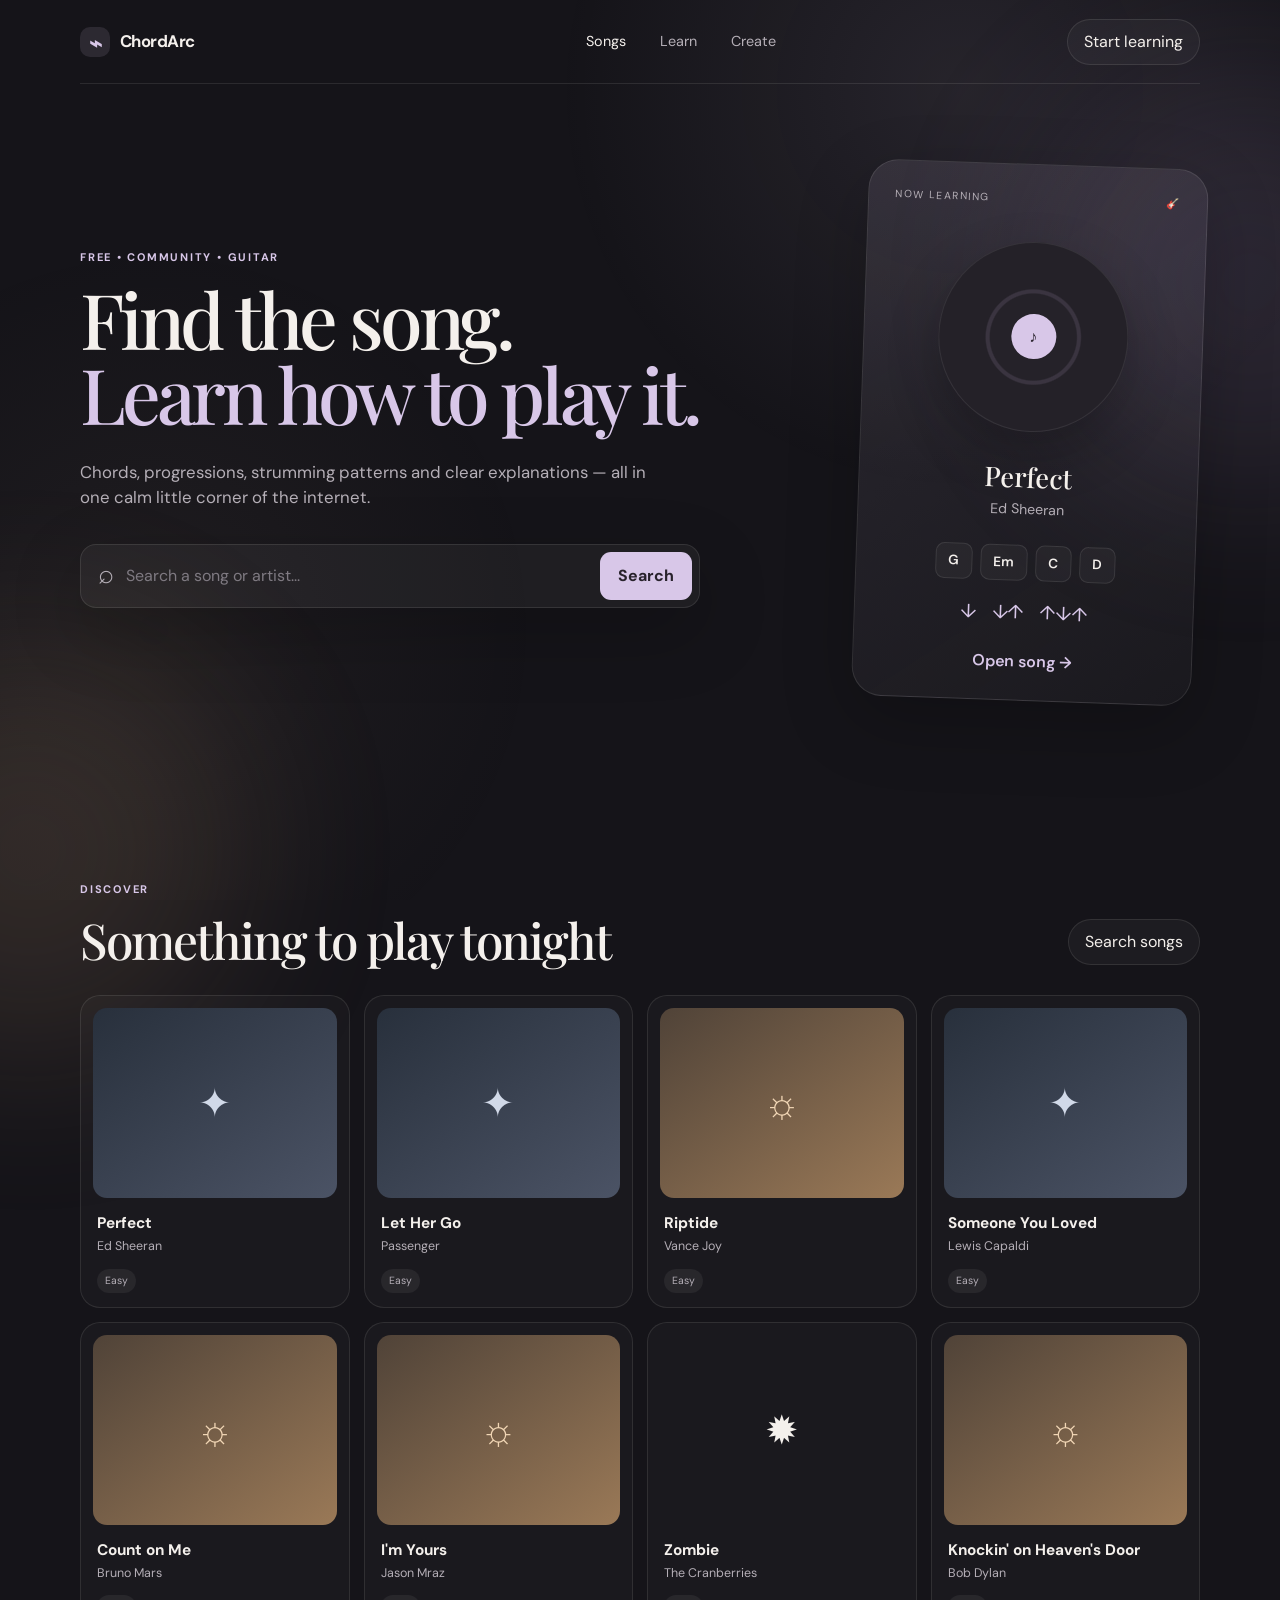
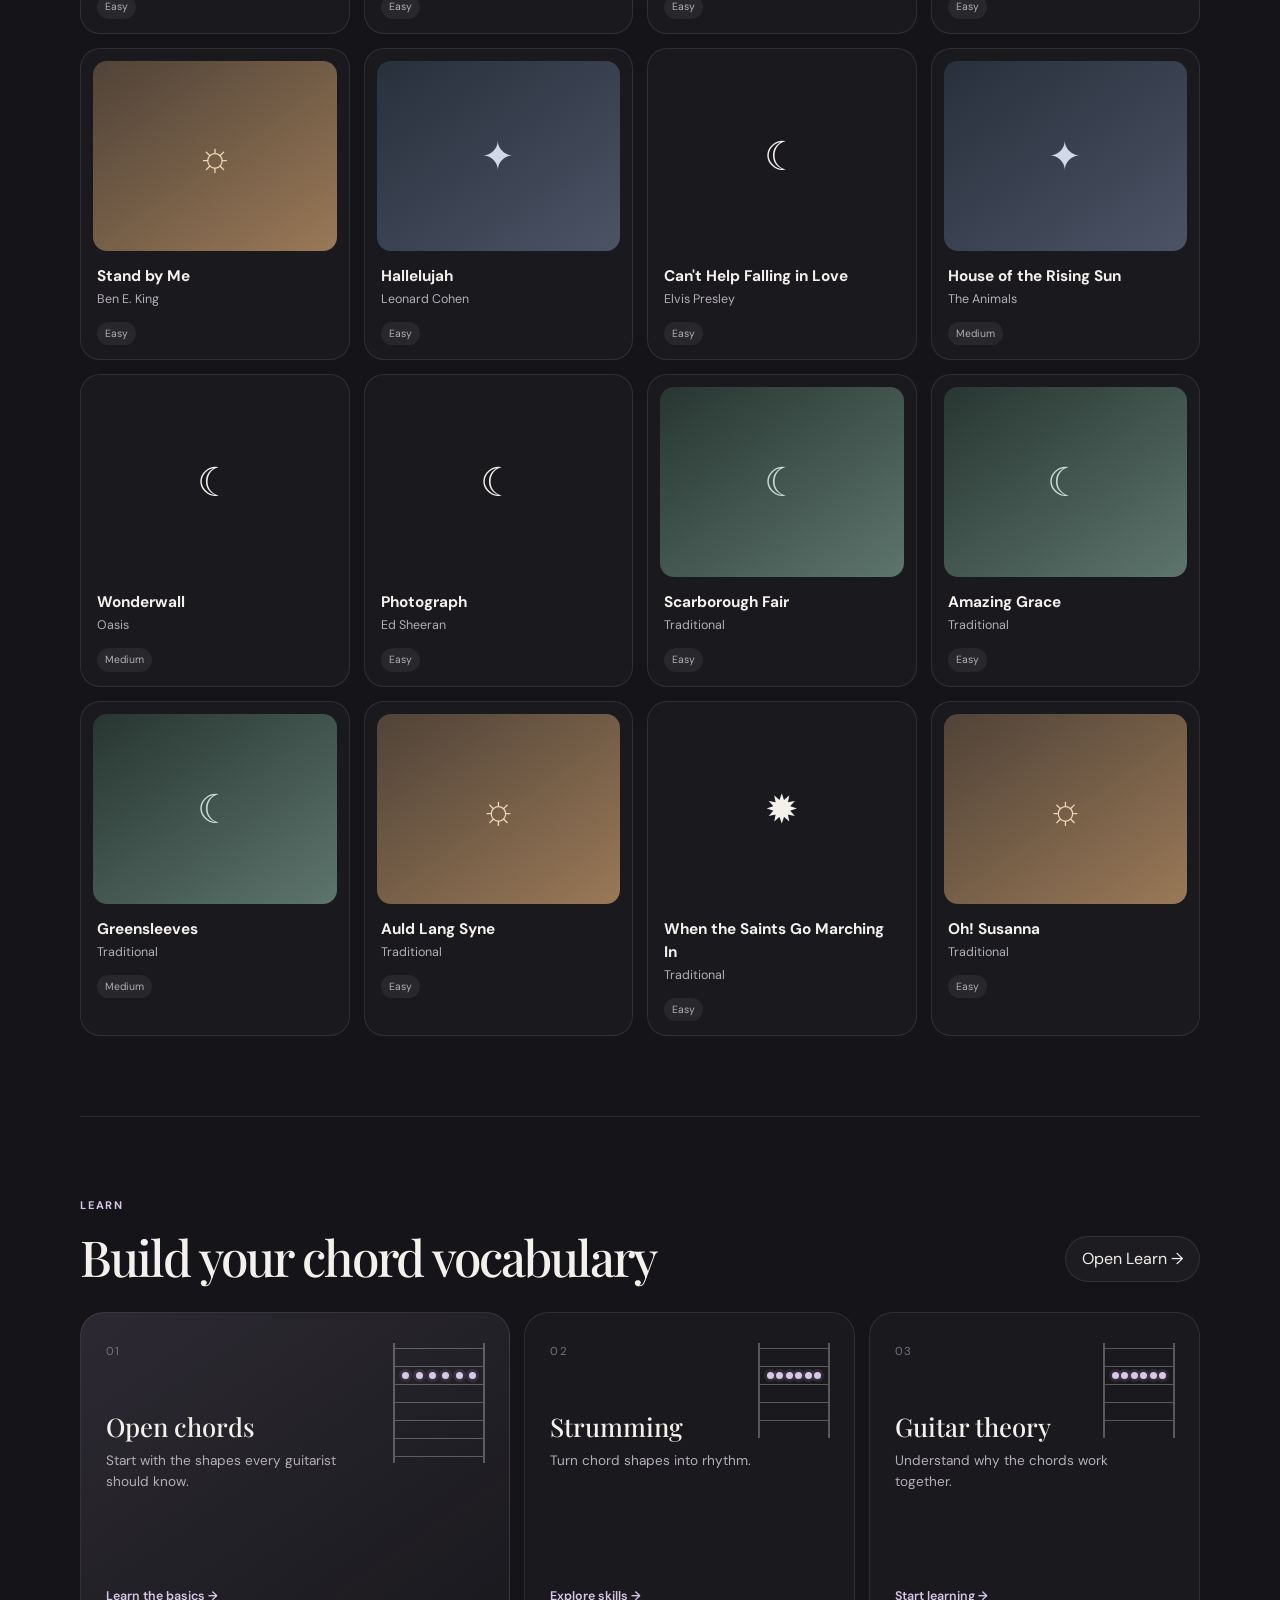
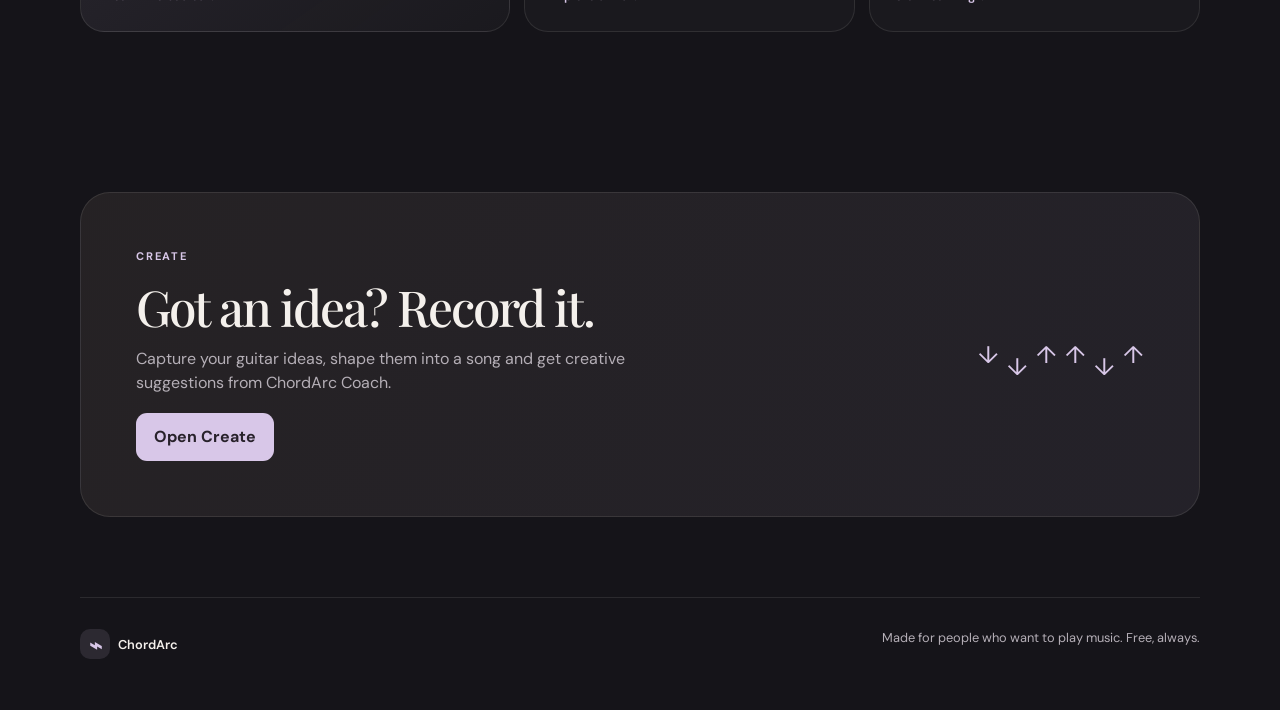
==== commit 645e6617: "Make song library searchable and chords interactive" ====
--- a/index.html
+++ b/index.html
@@ -1,5 +1 @@
-<!DOCTYPE html><html lang="en"><head><meta charset="UTF-8"/><meta name="viewport" content="width=device-width,initial-scale=1.0"/><meta name="description" content="ChordArc — a free community space to learn guitar and create music."/><title>ChordArc — Learn music, your way.</title><link rel="preconnect" href="https://fonts.googleapis.com"/><link rel="preconnect" href="https://fonts.gstatic.com" crossorigin/><link href="https://fonts.googleapis.com/css2?family=DM+Sans:wght@400;500;600;700&family=Playfair+Display:wght@500;600&display=swap" rel="stylesheet"/><link rel="stylesheet" href="styles.css"/></head><body data-vibe="home"><div class="ambient ambient-one"></div><div class="ambient ambient-two"></div><header class="site-header"><a class="brand" href="index.html"><span class="brand-mark">⌁</span><span>ChordArc</span></a><nav class="main-nav"><a class="active" href="index.html">Songs</a><a href="learn.html">Learn</a><a href="create.html">Create</a></nav><a class="nav-button" href="learn.html">Start learning</a></header><main id="top"><section class="hero shell"><div class="hero-copy"><p class="eyebrow">FREE • COMMUNITY • GUITAR</p><h1>Find the song.<br/><em>Learn how to play it.</em></h1><p class="hero-text">Chords, progressions, strumming patterns and clear explanations — all in one calm little corner of the internet.</p><form class="search-box" id="searchForm"><span class="search-icon">⌕</span><input id="songSearch" type="search" autocomplete="off" placeholder="Search a song or artist..." aria-label="Search a song or artist"/><button type="submit">Search</button></form><div id="searchResults" class="search-results" aria-live="polite"></div></div><div class="hero-card"><div class="mini-card-top"><span>NOW LEARNING</span><span>🎸</span></div><div class="record-orb"><span>♪</span></div><h2>Perfect</h2><p>Ed Sheeran</p><div class="mini-progression"><span>G</span><span>Em</span><span>C</span><span>D</span></div><div class="mini-strum"><span>↓</span><span>↓↑</span><span>↑↓↑</span></div><button class="text-link" onclick="showSong('perfect')">Open song →</button></div></section><section class="section shell" id="songs"><div class="section-heading"><div><p class="eyebrow">DISCOVER</p><h2>Something to play tonight</h2></div><button class="quiet-button" type="button" onclick="document.getElementById('songSearch').focus()">Search songs</button></div><div class="song-grid" id="songGrid"></div></section><section class="section learn-section shell"><div class="section-heading"><div><p class="eyebrow">LEARN</p><h2>Build your chord vocabulary</h2></div><a class="quiet-button" href="learn.html">Open Learn →</a></div><div class="learn-grid"><article class="learn-card featured" onclick="location.href='learn.html'"><span class="card-number">01</span><div class="fake-chord large"><i></i><i></i><i></i><i></i><i></i><i></i></div><h3>Open chords</h3><p>Start with the shapes every guitarist should know.</p><span class="card-link">Learn the basics →</span></article><article class="learn-card" onclick="location.href='learn.html'"><span class="card-number">02</span><div class="fake-chord"><i></i><i></i><i></i><i></i><i></i><i></i></div><h3>Strumming</h3><p>Turn chord shapes into rhythm.</p><span class="card-link">Explore skills →</span></article><article class="learn-card" onclick="location.href='learn.html'"><span class="card-number">03</span><div class="fake-chord"><i></i><i></i><i></i><i></i><i></i><i></i></div><h3>Guitar theory</h3><p>Understand why the chords work together.</p><span class="card-link">Start learning →</span></article></div></section><section class="practice-banner shell"><div><p class="eyebrow">CREATE</p><h2>Got an idea? Record it.</h2><p>Capture your guitar ideas, shape them into a song and get creative suggestions from ChordArc AI.</p><a class="primary-button" href="create.html" style="display:inline-block;margin-top:18px">Open Create</a></div><div class="practice-beat" aria-hidden="true"><span>↓</span><span>↓</span><span>↑</span><span>↑</span><span>↓</span><span>↑</span></div></section></main><footer class="site-footer shell"><div><span class="brand-mark">⌁</span> ChordArc</div><p>Made for people who want to play music. Free, always.</p></footer><div class="modal-backdrop" id="modal" hidden><div class="modal" role="dialog" aria-modal="true"><button class="modal-close" onclick="closeModal()">×</button><p class="eyebrow">SONG • GUITAR</p><h2 id="modalTitle"></h2><p id="modalArtist"></p><div class="modal-meta"><span>🎸 Guitar</span><span id="modalDifficulty">Easy</span><span>Standard tuning</span></div><div class="modal-block"><h3>Chord progression</h3><div class="progression" id="modalProgression"></div></div><div class="modal-block"><h3>Strumming pattern</h3><div class="strumming" id="modalStrumming"></div><p id="modalNote"></p></div><button class="primary-button" onclick="closeModal()">Close</button></div></div><div class="toast" id="toast"></div><script>
-const songLibrary=[{id:'perfect',title:'Perfect',artist:'Ed Sheeran',difficulty:'Easy',vibe:'sad',chords:['G','Em','C','D'],strum:['↓','↓↑','↑↓↑'],note:'Use a gentle, steady rhythm and practise the chord changes slowly.'},{id:'amazing-grace',title:'Amazing Grace',artist:'Traditional',difficulty:'Easy',vibe:'calm',chords:['G','C','G','D'],strum:['↓','↓↑','↓↑'],note:'A simple traditional arrangement for practice.'},{id:'house-rising-sun',title:'House of the Rising Sun',artist:'Traditional',difficulty:'Medium',vibe:'sad',chords:['Am','C','D','F'],strum:['↓','↓↑','↑↓↑'],note:'Try an arpeggiated picking pattern for a flowing feel.'},{id:'greensleeves',title:'Greensleeves',artist:'Traditional',difficulty:'Medium',vibe:'calm',chords:['Am','G','F','E'],strum:['↓','↓↑','↓↑'],note:'A useful progression for practising minor-key movement.'},{id:'scarborough-fair',title:'Scarborough Fair',artist:'Traditional',difficulty:'Easy',vibe:'calm',chords:['Am','G','Am','Em'],strum:['↓','↓↑','↑↓↑'],note:'Keep the right hand relaxed and let the chords ring.'},{id:'auld-lang-syne',title:'Auld Lang Syne',artist:'Traditional',difficulty:'Easy',vibe:'warm',chords:['G','D','G','C'],strum:['↓','↓↑','↓↑'],note:'Great for practising smooth open-chord changes.'},{id:'saints',title:'When the Saints Go Marching In',artist:'Traditional',difficulty:'Easy',vibe:'warm',chords:['C','F','C','G'],strum:['↓','↓','↓↑'],note:'Try accenting the first beat of each bar.'},{id:'oh-susanna',title:'Oh! Susanna',artist:'Traditional',difficulty:'Easy',vibe:'warm',chords:['G','D','G','C'],strum:['↓','↓↑','↑↓↑'],note:'A bright progression for steady beginner strumming.'}];
-const songGrid=document.getElementById('songGrid');function renderSongs(list){songGrid.innerHTML='';list.forEach(song=>{const card=document.createElement('article');card.className=`song-card vibe-${song.vibe}`;card.tabIndex=0;card.innerHTML=`<div class="song-art"><span>${song.vibe==='sad'?'✦':song.vibe==='warm'?'☼':'☾'}</span></div><div class="song-info"><h3>${song.title}</h3><p>${song.artist}</p></div><span class="difficulty">${song.difficulty}</span>`;card.onclick=()=>showSong(song.id);card.onkeydown=e=>{if(e.key==='Enter'||e.key===' ')showSong(song.id)};songGrid.appendChild(card)})}renderSongs(songLibrary);
-function showSong(id){const s=songLibrary.find(x=>x.id===id);if(!s)return;document.body.dataset.vibe=s.vibe;document.getElementById('modalTitle').textContent=s.title;document.getElementById('modalArtist').textContent=s.artist;document.getElementById('modalDifficulty').textContent=s.difficulty;document.getElementById('modalProgression').innerHTML=s.chords.map(c=>`<b>${c}</b>`).join('');document.getElementById('modalStrumming').innerHTML=s.strum.map(x=>`<span>${x}</span>`).join('');document.getElementById('modalNote').textContent=s.note;document.getElementById('modal').hidden=false;document.body.style.overflow='hidden'}function closeModal(){document.getElementById('modal').hidden=true;document.body.style.overflow='';document.body.dataset.vibe='home'}function showToast(m){const t=document.getElementById('toast');t.textContent=m;t.classList.add('show');clearTimeout(window.toastTimer);window.toastTimer=setTimeout(()=>t.classList.remove('show'),2600)}document.getElementById('modal').addEventListener('click',e=>{if(e.target.id==='modal')closeModal()});document.addEventListener('keydown',e=>{if(e.key==='Escape')closeModal()});document.getElementById('searchForm').addEventListener('submit',e=>{e.preventDefault();const q=document.getElementById('songSearch').value.trim().toLowerCase();const results=q?songLibrary.filter(s=>`${s.title} ${s.artist}`.toLowerCase().includes(q)):songLibrary;if(!results.length){document.getElementById('searchResults').innerHTML='<div class="search-result">No song found yet. Try another title or artist.</div>';return}document.getElementById('searchResults').innerHTML=results.slice(0,8).map(s=>`<button type="button" class="search-result" data-song="${s.id}">${s.title} — ${s.artist}</button>`).join('');document.querySelectorAll('.search-result[data-song]').forEach(b=>b.onclick=()=>showSong(b.dataset.song))});
-</script></body></html>+<!DOCTYPE html><html lang="en"><head><meta charset="UTF-8"/><meta name="viewport" content="width=device-width,initial-scale=1.0"/><meta name="description" content="ChordArc — a free community space to learn guitar and create music."/><title>ChordArc — Learn music, your way.</title><link rel="preconnect" href="https://fonts.googleapis.com"/><link rel="preconnect" href="https://fonts.gstatic.com" crossorigin/><link href="https://fonts.googleapis.com/css2?family=DM+Sans:wght@400;500;600;700&family=Playfair+Display:wght@500;600&display=swap" rel="stylesheet"/><link rel="stylesheet" href="styles.css"/></head><body data-vibe="home"><div class="ambient ambient-one"></div><div class="ambient ambient-two"></div><header class="site-header"><a class="brand" href="index.html"><span class="brand-mark">⌁</span><span>ChordArc</span></a><nav class="main-nav"><a class="active" href="index.html">Songs</a><a href="learn.html">Learn</a><a href="create.html">Create</a></nav><a class="nav-button" href="learn.html">Start learning</a></header><main id="top"><section class="hero shell"><div class="hero-copy"><p class="eyebrow">FREE • COMMUNITY • GUITAR</p><h1>Find the song.<br/><em>Learn how to play it.</em></h1><p class="hero-text">Chords, progressions, strumming patterns and clear explanations — all in one calm little corner of the internet.</p><form class="search-box" id="searchForm"><span class="search-icon">⌕</span><input id="songSearch" type="search" autocomplete="off" placeholder="Search a song or artist..." aria-label="Search a song or artist"/><button type="submit">Search</button></form><div id="searchResults" class="search-results" aria-live="polite"></div></div><div class="hero-card"><div class="mini-card-top"><span>NOW LEARNING</span><span>🎸</span></div><div class="record-orb"><span>♪</span></div><h2>Perfect</h2><p>Ed Sheeran</p><div class="mini-progression"><span>G</span><span>Em</span><span>C</span><span>D</span></div><div class="mini-strum"><span>↓</span><span>↓↑</span><span>↑↓↑</span></div><button class="text-link" onclick="showSong('perfect')">Open song →</button></div></section><section class="section shell" id="songs"><div class="section-heading"><div><p class="eyebrow">DISCOVER</p><h2>Something to play tonight</h2></div><button class="quiet-button" type="button" onclick="document.getElementById('songSearch').focus()">Search songs</button></div><div class="song-grid" id="songGrid"></div></section><section class="section learn-section shell"><div class="section-heading"><div><p class="eyebrow">LEARN</p><h2>Build your chord vocabulary</h2></div><a class="quiet-button" href="learn.html">Open Learn →</a></div><div class="learn-grid"><article class="learn-card featured" onclick="location.href='learn.html'"><span class="card-number">01</span><div class="fake-chord large"><i></i><i></i><i></i><i></i><i></i><i></i></div><h3>Open chords</h3><p>Start with the shapes every guitarist should know.</p><span class="card-link">Learn the basics →</span></article><article class="learn-card" onclick="location.href='learn.html'"><span class="card-number">02</span><div class="fake-chord"><i></i><i></i><i></i><i></i><i></i><i></i></div><h3>Strumming</h3><p>Turn chord shapes into rhythm.</p><span class="card-link">Explore skills →</span></article><article class="learn-card" onclick="location.href='learn.html'"><span class="card-number">03</span><div class="fake-chord"><i></i><i></i><i></i><i></i><i></i><i></i></div><h3>Guitar theory</h3><p>Understand why the chords work together.</p><span class="card-link">Start learning →</span></article></div></section><section class="practice-banner shell"><div><p class="eyebrow">CREATE</p><h2>Got an idea? Record it.</h2><p>Capture your guitar ideas, shape them into a song and get creative suggestions from ChordArc Coach.</p><a class="primary-button" href="create.html" style="display:inline-block;margin-top:18px">Open Create</a></div><div class="practice-beat" aria-hidden="true"><span>↓</span><span>↓</span><span>↑</span><span>↑</span><span>↓</span><span>↑</span></div></section></main><footer class="site-footer shell"><div><span class="brand-mark">⌁</span> ChordArc</div><p>Made for people who want to play music. Free, always.</p></footer><div class="modal-backdrop" id="modal" hidden><div class="modal song-modal" role="dialog" aria-modal="true"><button class="modal-close" onclick="closeModal()">×</button><p class="eyebrow">SONG • GUITAR</p><h2 id="modalTitle"></h2><p id="modalArtist"></p><div class="modal-meta"><span>🎸 Guitar</span><span id="modalDifficulty">Easy</span><span>Standard tuning</span></div><div class="modal-block"><h3>Chord progression</h3><p class="modal-hint">Tap any chord to learn the shape.</p><div class="progression" id="modalProgression"></div></div><div class="modal-block"><h3>Strumming pattern</h3><div class="strumming" id="modalStrumming"></div><p id="modalNote"></p></div><button class="primary-button" onclick="closeModal()">Close</button></div></div><div class="modal-backdrop" id="chordModal" hidden><div class="modal chord-song-modal" role="dialog" aria-modal="true"><button class="modal-close" onclick="closeChordModal()">×</button><p class="eyebrow">CHORD • LEARN</p><h2 id="songChordTitle"></h2><p id="songChordShape" class="chord-shape-text"></p><div class="lesson-big-diagram"><div class="big-nut"></div><div class="big-strings"><i></i><i></i><i></i><i></i><i></i><i></i></div><div class="big-frets"><span></span><span></span><span></span><span></span><span></span></div><div class="big-dots" id="songChordDots"></div><div class="open-label" id="songChordOpen"></div><div class="string-labels"><span>e</span><span>B</span><span>G</span><span>D</span><span>A</span><span>E</span></div></div><div class="modal-block"><h3>How to play it</h3><p id="songChordText"></p></div><button class="primary-button" onclick="closeChordModal()">Back to song</button></div></div><div class="toast" id="toast"></div><script>const chordLibrary={'C':{shape:'x 3 2 0 1 0',text:'Place your ring finger on the A string, 3rd fret; middle finger on the D string, 2nd fret; and index finger on the B string, 1st fret. Strum from the A string down.'},'G':{shape:'3 2 0 0 0 3',text:'Place your middle finger on the low E string, 3rd fret; index on A, 2nd fret; and ring finger on the high E, 3rd fret. Strum all six strings.'},'Em':{shape:'0 2 2 0 0 0',text:'Put your index finger on the A string, 2nd fret and middle finger on the D string, 2nd fret. Strum all six strings.'},'Am':{shape:'x 0 2 2 1 0',text:'Place your index on the B string, 1st fret, middle on D, 2nd fret, and ring on G, 2nd fret. Start strumming at the A string.'},'D':{shape:'x x 0 2 3 2',text:'Place index on G, 2nd fret, ring on B, 3rd fret, and middle on high E, 2nd fret. Strum from the D string.'},'E':{shape:'0 2 2 1 0 0',text:'Place index on G, 1st fret, middle on A, 2nd fret, and ring on D, 2nd fret. Strum all six strings.'},'A':{shape:'x 0 2 2 2 0',text:'Place three fingers together on D, G and B at the 2nd fret. Strum from the A string.'},'Dm':{shape:'x x 0 2 3 1',text:'Place index on high E, 1st fret, middle on G, 2nd fret, and ring on B, 3rd fret. Strum from D.'},'F':{shape:'1 3 3 2 1 1',text:'This is the full F barre chord. Barre the 1st fret with your index, then place the other fingers on A, D and G at the 3rd, 3rd and 2nd frets.'},'Em7':{shape:'0 2 0 0 0 0',text:'Place one finger on the A string, 2nd fret and let the other strings ring. Strum all six strings.'},'Asus2':{shape:'x 0 2 2 0 0',text:'Use the A major base: fret D and G at the 2nd fret, then leave B and high E open.'},'Cadd9':{shape:'x 3 2 0 3 3',text:'Use a C shape but keep the high B and E strings at the 3rd fret. Let those top strings ring.'},'Dsus4':{shape:'x x 0 2 3 3',text:'Play a D shape and place your ring finger on the high E string, 3rd fret. It creates a suspended sound that wants to resolve to D.'},'Bm':{shape:'x 2 4 4 3 2',text:'A barre chord: use your index across the 2nd fret, then place the remaining fingers at A/D/G frets 4/4/3.'}};const songLibrary=[{id:'perfect',title:'Perfect',artist:'Ed Sheeran',difficulty:'Easy',vibe:'sad',chords:['G','Em','C','D'],strum:['↓','↓↑','↑↓↑'],note:'Beginner arrangement. Keep the rhythm gentle and let the chord changes ring.'},{id:'let-her-go',title:'Let Her Go',artist:'Passenger',difficulty:'Easy',vibe:'sad',chords:['G','D','Em','C'],strum:['↓','↓↑','↑↓↑'],note:'A simple beginner arrangement for practising smooth four-chord changes.'},{id:'riptide',title:'Riptide',artist:'Vance Joy',difficulty:'Easy',vibe:'warm',chords:['Am','G','C'],strum:['↓','↓↑','↑↓↑'],note:'Keep the strum light and consistent. Start slowly before adding the full pattern.'},{id:'someone-you-loved',title:'Someone You Loved',artist:'Lewis Capaldi',difficulty:'Easy',vibe:'sad',chords:['C','G','Am','F'],strum:['↓','↓↑','↑↓↑'],note:'Use a relaxed pulse and practise changing into F slowly.'},{id:'count-on-me',title:'Count on Me',artist:'Bruno Mars',difficulty:'Easy',vibe:'warm',chords:['C','G','Am','F'],strum:['↓','↓↑','↓↑'],note:'A friendly four-chord practice loop. Try muted strums once the changes feel comfortable.'},{id:'im-yours',title:"I'm Yours",artist:'Jason Mraz',difficulty:'Easy',vibe:'warm',chords:['G','D','Em','C'],strum:['↓','↓↑','↑↓↑'],note:'A beginner-friendly simplified arrangement. Keep the groove loose.'},{id:'zombie',title:'Zombie',artist:'The Cranberries',difficulty:'Easy',vibe:'strong',chords:['Em','C','G','D'],strum:['↓','↓','↓↑','↓↑'],note:'Use stronger downbeats for a heavier feel.'},{id:'knockin',title:"Knockin' on Heaven's Door",artist:'Bob Dylan',difficulty:'Easy',vibe:'warm',chords:['G','D','Am','G','D','C'],strum:['↓','↓↑','↑↓↑'],note:'Great for practising chord changes without rushing the beat.'},{id:'stand-by-me',title:'Stand by Me',artist:'Ben E. King',difficulty:'Easy',vibe:'warm',chords:['G','Em','C','D'],strum:['↓','↓↑','↓↑'],note:'A classic I–vi–IV–V style loop. Keep each chord even.'},{id:'hallelujah',title:'Hallelujah',artist:'Leonard Cohen',difficulty:'Easy',vibe:'sad',chords:['C','Am','F','G'],strum:['↓','↓↑','↑↓↑'],note:'Try slow fingerpicking first, then move to a gentle strum.'},{id:'cant-help-falling',title:"Can't Help Falling in Love",artist:'Elvis Presley',difficulty:'Easy',vibe:'soft',chords:['C','G','Am','F','C','G','C'],strum:['↓','↓↑','↓↑'],note:'Let the open chords ring and avoid rushing the transitions.'},{id:'house-rising-sun',title:'House of the Rising Sun',artist:'The Animals',difficulty:'Medium',vibe:'sad',chords:['Am','C','D','F'],strum:['P i m a','P i m a','P i m a'],note:'Try the fingerpicking pattern slowly. The picking hand should stay relaxed.'},{id:'wonderwall',title:'Wonderwall',artist:'Oasis',difficulty:'Medium',vibe:'soft',chords:['Em7','G','Dsus4','A'],strum:['↓','↓↑','↑↓↑'],note:'This is a simplified beginner arrangement. Keep the suspended chord ringing.'},{id:'photograph',title:'Photograph',artist:'Ed Sheeran',difficulty:'Easy',vibe:'soft',chords:['G','Em','C','D'],strum:['↓','↓↑','↑↓↑'],note:'A simple four-chord practice arrangement with a soft pulse.'},{id:'scarborough-fair',title:'Scarborough Fair',artist:'Traditional',difficulty:'Easy',vibe:'calm',chords:['Am','G','Am','Em'],strum:['↓','↓↑','↑↓↑'],note:'A traditional tune that works well for practising minor-key movement.'},{id:'amazing-grace',title:'Amazing Grace',artist:'Traditional',difficulty:'Easy',vibe:'calm',chords:['G','C','G','D'],strum:['↓','↓↑','↓↑'],note:'A simple traditional arrangement for practising clean open chords.'},{id:'greensleeves',title:'Greensleeves',artist:'Traditional',difficulty:'Medium',vibe:'calm',chords:['Am','G','F','E'],strum:['↓','↓↑','↓↑'],note:'A useful progression for practising minor-key movement.'},{id:'auld-lang-syne',title:'Auld Lang Syne',artist:'Traditional',difficulty:'Easy',vibe:'warm',chords:['G','D','G','C'],strum:['↓','↓↑','↓↑'],note:'Great for smooth open-chord changes.'},{id:'saints',title:'When the Saints Go Marching In',artist:'Traditional',difficulty:'Easy',vibe:'strong',chords:['C','F','C','G'],strum:['↓','↓','↓↑'],note:'Accent the first beat of each bar for a lively feel.'},{id:'oh-susanna',title:'Oh! Susanna',artist:'Traditional',difficulty:'Easy',vibe:'warm',chords:['G','D','G','C'],strum:['↓','↓↑','↑↓↑'],note:'A bright progression for steady beginner strumming.'}];const songGrid=document.getElementById('songGrid');function renderSongs(list){songGrid.innerHTML='';list.forEach(song=>{const card=document.createElement('article');card.className=`song-card vibe-${song.vibe}`;card.tabIndex=0;card.innerHTML=`<div class="song-art"><span>${song.vibe==='sad'?'✦':song.vibe==='strong'?'✹':song.vibe==='warm'?'☼':'☾'}</span></div><div class="song-info"><h3>${song.title}</h3><p>${song.artist}</p></div><span class="difficulty">${song.difficulty}</span>`;card.onclick=()=>showSong(song.id);card.onkeydown=e=>{if(e.key==='Enter'||e.key===' ')showSong(song.id)};songGrid.appendChild(card)})}renderSongs(songLibrary);function showSong(id){const s=songLibrary.find(x=>x.id===id);if(!s)return;document.body.dataset.vibe=s.vibe;document.getElementById('modalTitle').textContent=s.title;document.getElementById('modalArtist').textContent=s.artist;document.getElementById('modalDifficulty').textContent=s.difficulty;document.getElementById('modalProgression').innerHTML=s.chords.map(c=>`<button type="button" class="chord-chip" onclick="openSongChord('${c}')">${c}</button>`).join('');document.getElementById('modalStrumming').innerHTML=s.strum.map(x=>`<span>${x}</span>`).join('');document.getElementById('modalNote').textContent=s.note;document.getElementById('modal').hidden=false;document.body.style.overflow='hidden'}function openSongChord(name){const c=chordLibrary[name];if(!c)return;document.getElementById('songChordTitle').textContent=name;document.getElementById('songChordShape').textContent=c.shape+'  •  standard tuning';document.getElementById('songChordText').textContent=c.text;drawSongChord(c.shape);document.getElementById('modal').hidden=true;document.getElementById('chordModal').hidden=false}function drawSongChord(shape){const wrap=document.getElementById('songChordDots');wrap.innerHTML='';const vals=shape.split(' ');vals.forEach((v,s)=>{if(v==='x'||v==='0')return;const fret=parseInt(v,10);const dot=document.createElement('span');dot.className='big-dot';dot.textContent=fret;dot.style.left=`${s*20}%`;dot.style.top=`${Math.min(90,(fret-.5)*20)}%`;wrap.appendChild(dot)});document.getElementById('songChordOpen').textContent=vals.map(v=>v==='0'?'○':v==='x'?'×':'').join('  ')}function closeModal(){document.getElementById('modal').hidden=true;document.body.style.overflow='';document.body.dataset.vibe='home'}function closeChordModal(){document.getElementById('chordModal').hidden=true;document.getElementById('modal').hidden=false;document.body.style.overflow='hidden'}document.getElementById('modal').addEventListener('click',e=>{if(e.target.id==='modal')closeModal()});document.getElementById('chordModal').addEventListener('click',e=>{if(e.target.id==='chordModal')closeChordModal()});document.addEventListener('keydown',e=>{if(e.key==='Escape'){if(!document.getElementById('chordModal').hidden)closeChordModal();else closeModal()}});document.getElementById('searchForm').addEventListener('submit',e=>{e.preventDefault();const q=document.getElementById('songSearch').value.trim().toLowerCase();const results=q?songLibrary.filter(s=>`${s.title} ${s.artist}`.toLowerCase().includes(q)):songLibrary;const box=document.getElementById('searchResults');if(!results.length){box.innerHTML='<div class="search-result">No song found yet. Try another title or artist.</div>';return}box.innerHTML=results.slice(0,10).map(s=>`<button type="button" class="search-result" data-song="${s.id}">${s.title} <span>— ${s.artist}</span></button>`).join('');box.querySelectorAll('[data-song]').forEach(b=>b.onclick=()=>showSong(b.dataset.song))});</script></body></html>
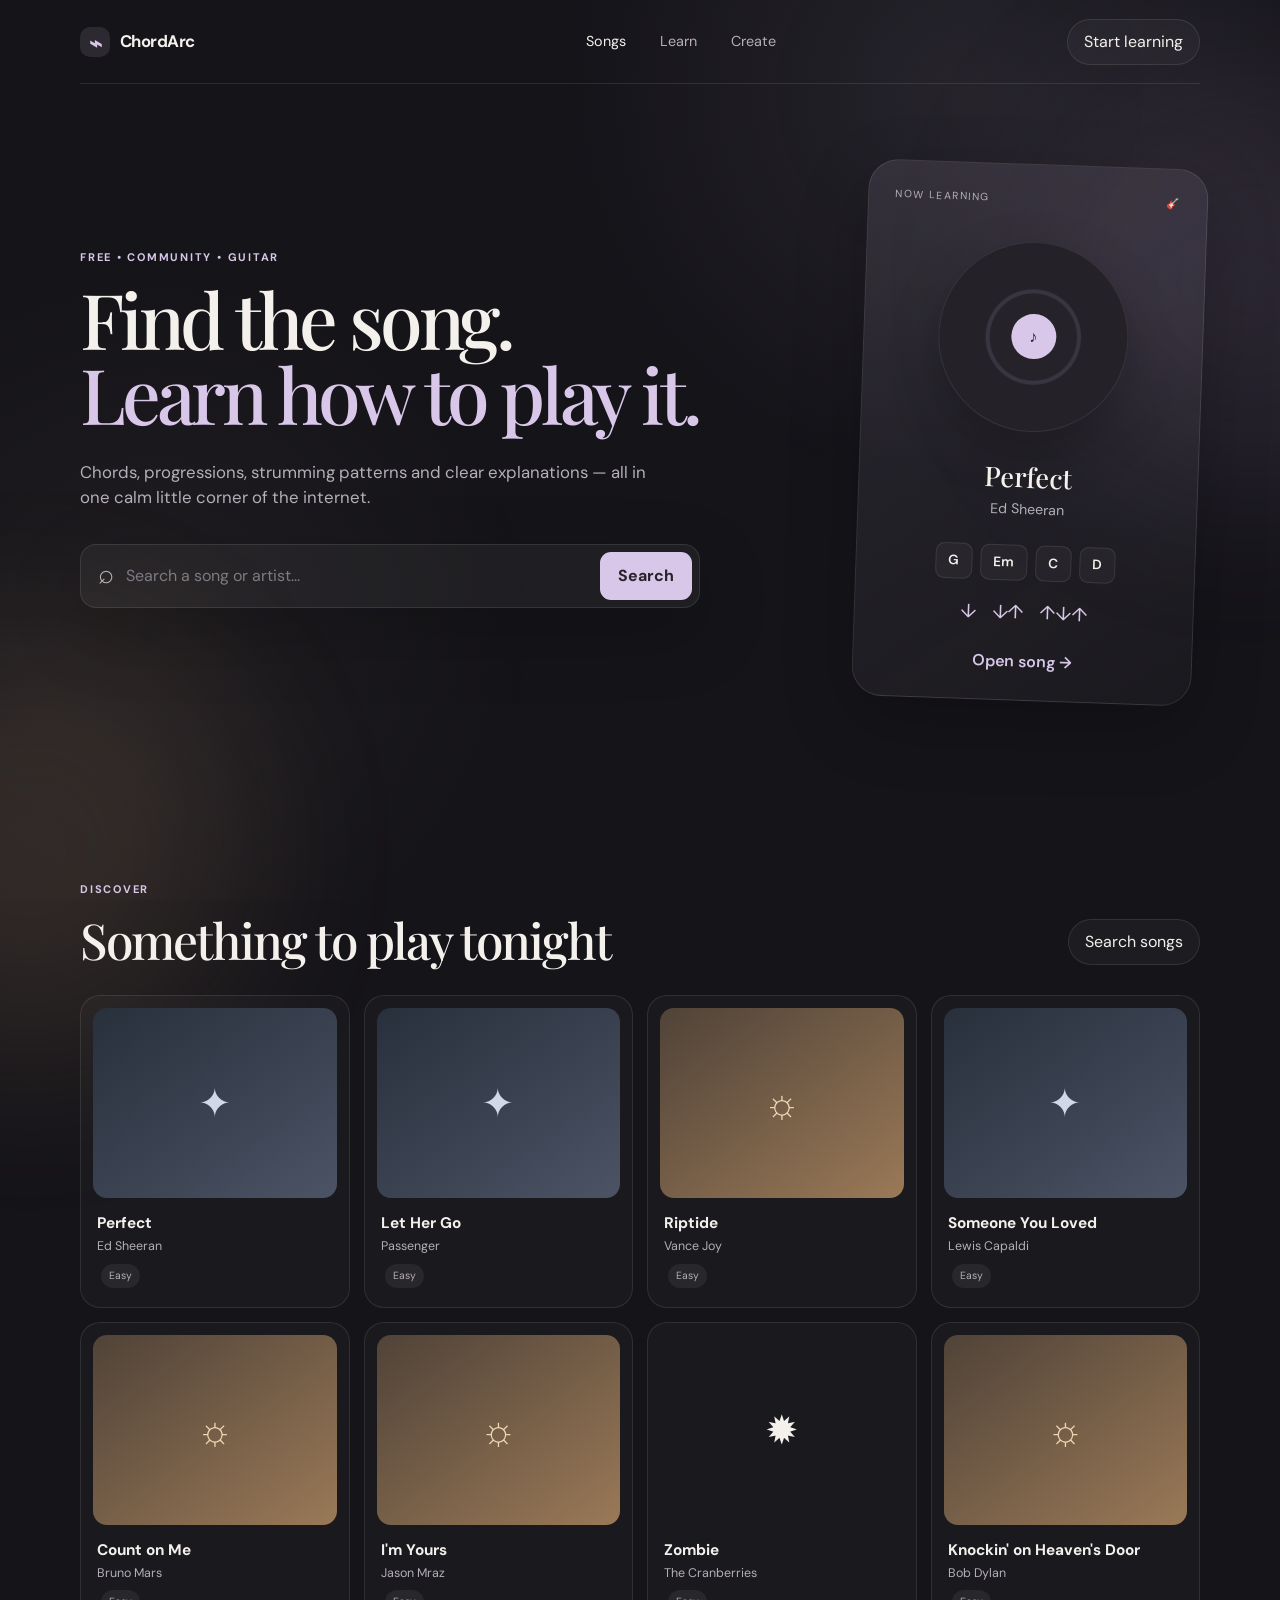
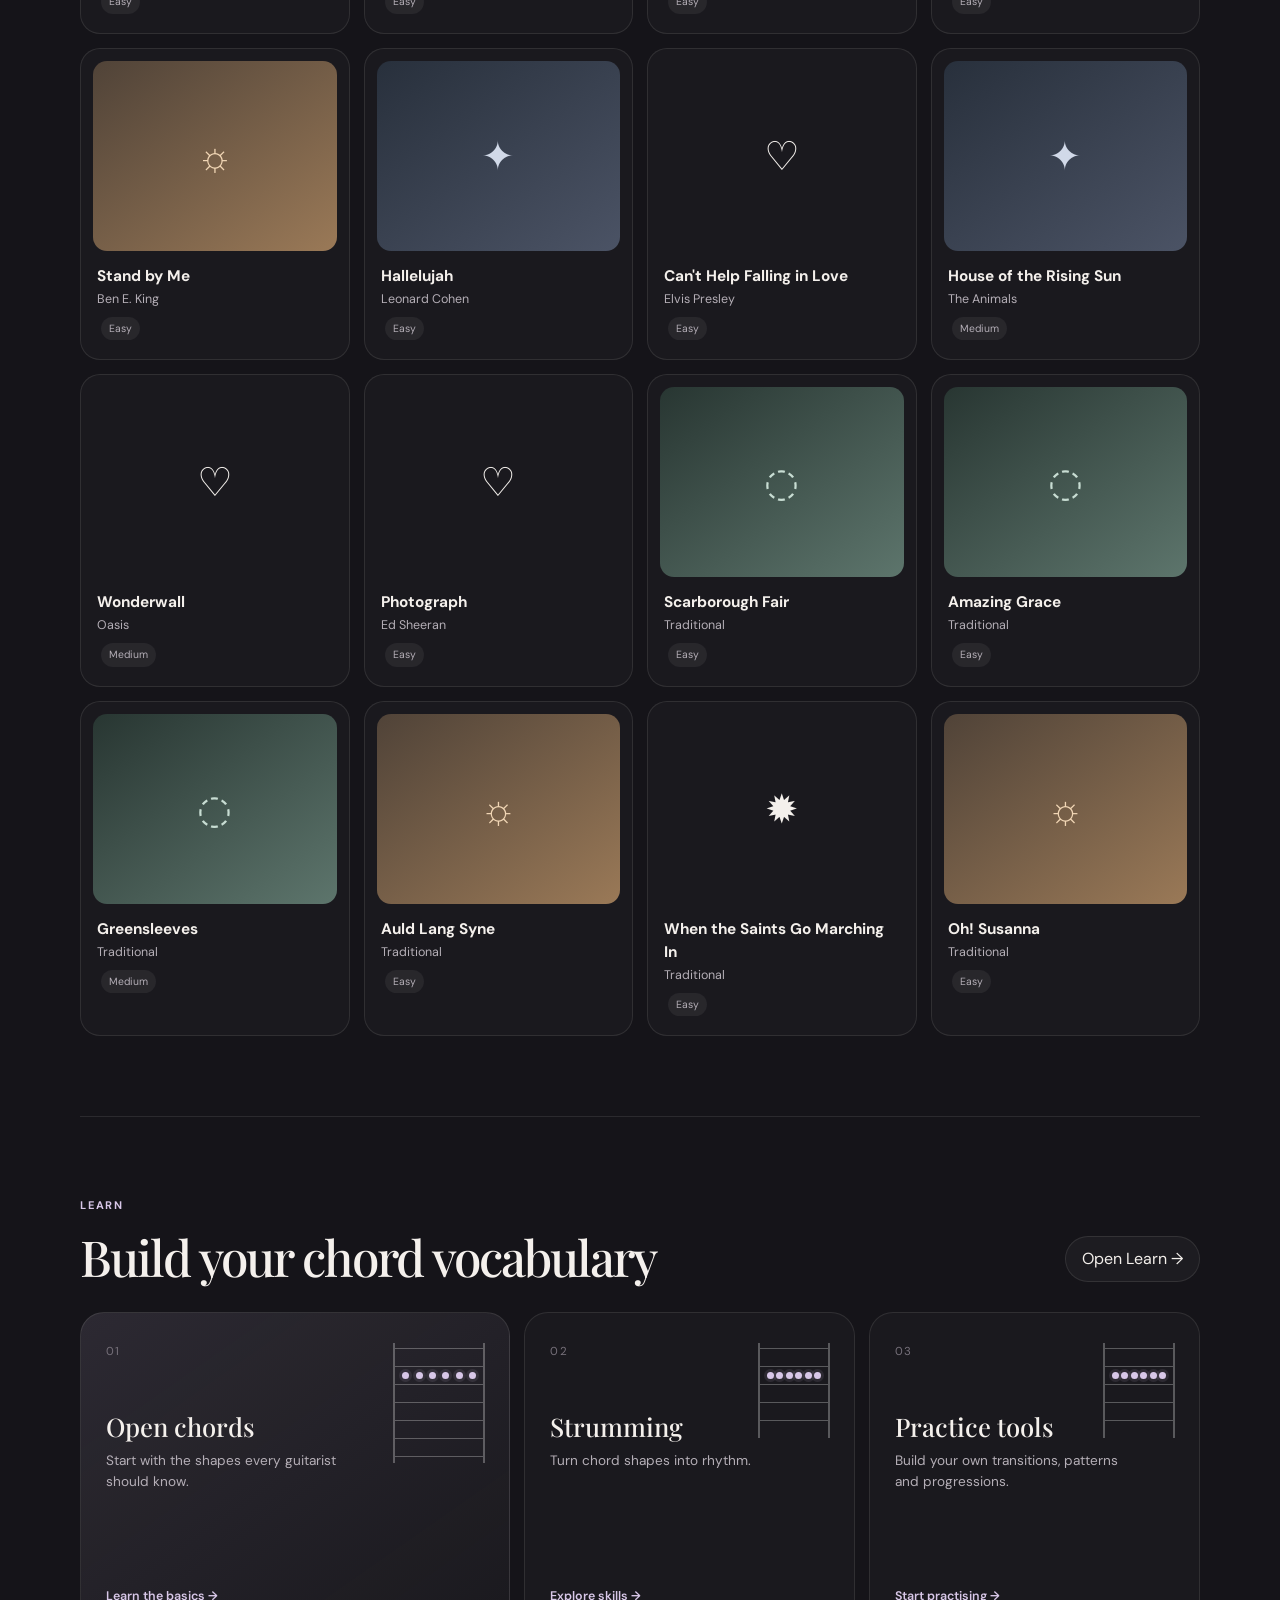
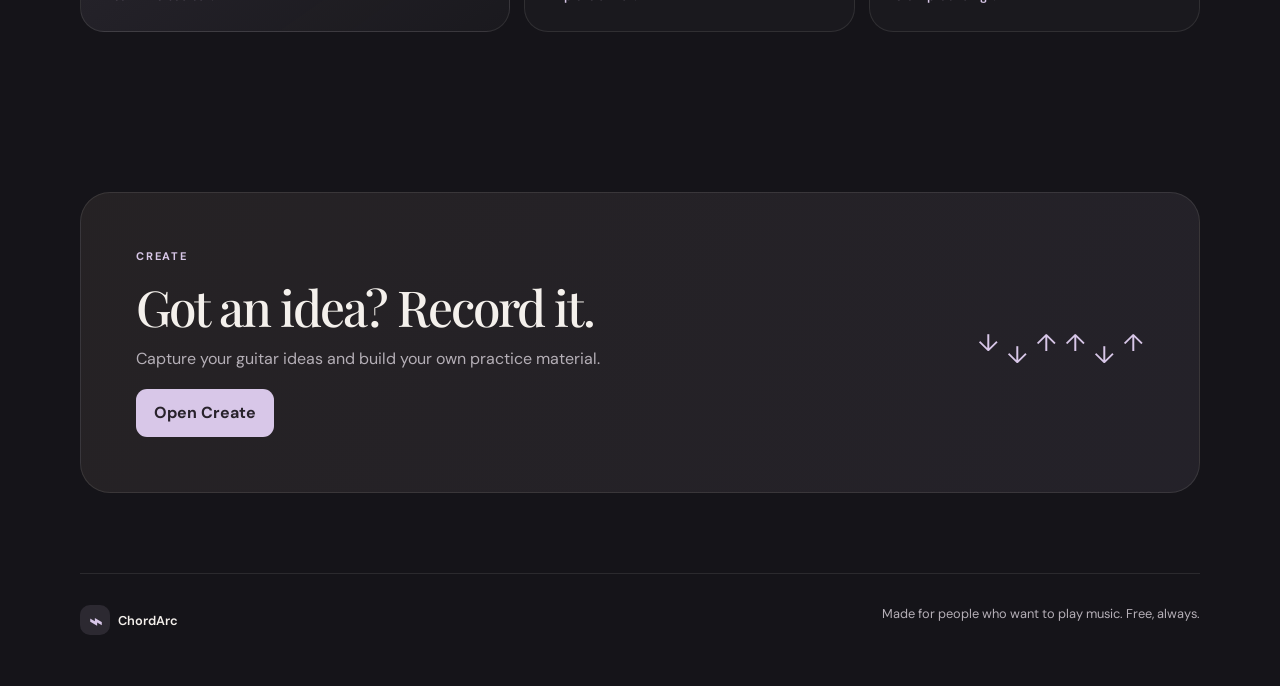
==== commit 0c55cb15: "Rebuild songs page with working search and clickable chord lessons" ====
--- a/index.html
+++ b/index.html
@@ -1 +1,22 @@
-<!DOCTYPE html><html lang="en"><head><meta charset="UTF-8"/><meta name="viewport" content="width=device-width,initial-scale=1.0"/><meta name="description" content="ChordArc — a free community space to learn guitar and create music."/><title>ChordArc — Learn music, your way.</title><link rel="preconnect" href="https://fonts.googleapis.com"/><link rel="preconnect" href="https://fonts.gstatic.com" crossorigin/><link href="https://fonts.googleapis.com/css2?family=DM+Sans:wght@400;500;600;700&family=Playfair+Display:wght@500;600&display=swap" rel="stylesheet"/><link rel="stylesheet" href="styles.css"/></head><body data-vibe="home"><div class="ambient ambient-one"></div><div class="ambient ambient-two"></div><header class="site-header"><a class="brand" href="index.html"><span class="brand-mark">⌁</span><span>ChordArc</span></a><nav class="main-nav"><a class="active" href="index.html">Songs</a><a href="learn.html">Learn</a><a href="create.html">Create</a></nav><a class="nav-button" href="learn.html">Start learning</a></header><main id="top"><section class="hero shell"><div class="hero-copy"><p class="eyebrow">FREE • COMMUNITY • GUITAR</p><h1>Find the song.<br/><em>Learn how to play it.</em></h1><p class="hero-text">Chords, progressions, strumming patterns and clear explanations — all in one calm little corner of the internet.</p><form class="search-box" id="searchForm"><span class="search-icon">⌕</span><input id="songSearch" type="search" autocomplete="off" placeholder="Search a song or artist..." aria-label="Search a song or artist"/><button type="submit">Search</button></form><div id="searchResults" class="search-results" aria-live="polite"></div></div><div class="hero-card"><div class="mini-card-top"><span>NOW LEARNING</span><span>🎸</span></div><div class="record-orb"><span>♪</span></div><h2>Perfect</h2><p>Ed Sheeran</p><div class="mini-progression"><span>G</span><span>Em</span><span>C</span><span>D</span></div><div class="mini-strum"><span>↓</span><span>↓↑</span><span>↑↓↑</span></div><button class="text-link" onclick="showSong('perfect')">Open song →</button></div></section><section class="section shell" id="songs"><div class="section-heading"><div><p class="eyebrow">DISCOVER</p><h2>Something to play tonight</h2></div><button class="quiet-button" type="button" onclick="document.getElementById('songSearch').focus()">Search songs</button></div><div class="song-grid" id="songGrid"></div></section><section class="section learn-section shell"><div class="section-heading"><div><p class="eyebrow">LEARN</p><h2>Build your chord vocabulary</h2></div><a class="quiet-button" href="learn.html">Open Learn →</a></div><div class="learn-grid"><article class="learn-card featured" onclick="location.href='learn.html'"><span class="card-number">01</span><div class="fake-chord large"><i></i><i></i><i></i><i></i><i></i><i></i></div><h3>Open chords</h3><p>Start with the shapes every guitarist should know.</p><span class="card-link">Learn the basics →</span></article><article class="learn-card" onclick="location.href='learn.html'"><span class="card-number">02</span><div class="fake-chord"><i></i><i></i><i></i><i></i><i></i><i></i></div><h3>Strumming</h3><p>Turn chord shapes into rhythm.</p><span class="card-link">Explore skills →</span></article><article class="learn-card" onclick="location.href='learn.html'"><span class="card-number">03</span><div class="fake-chord"><i></i><i></i><i></i><i></i><i></i><i></i></div><h3>Guitar theory</h3><p>Understand why the chords work together.</p><span class="card-link">Start learning →</span></article></div></section><section class="practice-banner shell"><div><p class="eyebrow">CREATE</p><h2>Got an idea? Record it.</h2><p>Capture your guitar ideas, shape them into a song and get creative suggestions from ChordArc Coach.</p><a class="primary-button" href="create.html" style="display:inline-block;margin-top:18px">Open Create</a></div><div class="practice-beat" aria-hidden="true"><span>↓</span><span>↓</span><span>↑</span><span>↑</span><span>↓</span><span>↑</span></div></section></main><footer class="site-footer shell"><div><span class="brand-mark">⌁</span> ChordArc</div><p>Made for people who want to play music. Free, always.</p></footer><div class="modal-backdrop" id="modal" hidden><div class="modal song-modal" role="dialog" aria-modal="true"><button class="modal-close" onclick="closeModal()">×</button><p class="eyebrow">SONG • GUITAR</p><h2 id="modalTitle"></h2><p id="modalArtist"></p><div class="modal-meta"><span>🎸 Guitar</span><span id="modalDifficulty">Easy</span><span>Standard tuning</span></div><div class="modal-block"><h3>Chord progression</h3><p class="modal-hint">Tap any chord to learn the shape.</p><div class="progression" id="modalProgression"></div></div><div class="modal-block"><h3>Strumming pattern</h3><div class="strumming" id="modalStrumming"></div><p id="modalNote"></p></div><button class="primary-button" onclick="closeModal()">Close</button></div></div><div class="modal-backdrop" id="chordModal" hidden><div class="modal chord-song-modal" role="dialog" aria-modal="true"><button class="modal-close" onclick="closeChordModal()">×</button><p class="eyebrow">CHORD • LEARN</p><h2 id="songChordTitle"></h2><p id="songChordShape" class="chord-shape-text"></p><div class="lesson-big-diagram"><div class="big-nut"></div><div class="big-strings"><i></i><i></i><i></i><i></i><i></i><i></i></div><div class="big-frets"><span></span><span></span><span></span><span></span><span></span></div><div class="big-dots" id="songChordDots"></div><div class="open-label" id="songChordOpen"></div><div class="string-labels"><span>e</span><span>B</span><span>G</span><span>D</span><span>A</span><span>E</span></div></div><div class="modal-block"><h3>How to play it</h3><p id="songChordText"></p></div><button class="primary-button" onclick="closeChordModal()">Back to song</button></div></div><div class="toast" id="toast"></div><script>const chordLibrary={'C':{shape:'x 3 2 0 1 0',text:'Place your ring finger on the A string, 3rd fret; middle finger on the D string, 2nd fret; and index finger on the B string, 1st fret. Strum from the A string down.'},'G':{shape:'3 2 0 0 0 3',text:'Place your middle finger on the low E string, 3rd fret; index on A, 2nd fret; and ring finger on the high E, 3rd fret. Strum all six strings.'},'Em':{shape:'0 2 2 0 0 0',text:'Put your index finger on the A string, 2nd fret and middle finger on the D string, 2nd fret. Strum all six strings.'},'Am':{shape:'x 0 2 2 1 0',text:'Place your index on the B string, 1st fret, middle on D, 2nd fret, and ring on G, 2nd fret. Start strumming at the A string.'},'D':{shape:'x x 0 2 3 2',text:'Place index on G, 2nd fret, ring on B, 3rd fret, and middle on high E, 2nd fret. Strum from the D string.'},'E':{shape:'0 2 2 1 0 0',text:'Place index on G, 1st fret, middle on A, 2nd fret, and ring on D, 2nd fret. Strum all six strings.'},'A':{shape:'x 0 2 2 2 0',text:'Place three fingers together on D, G and B at the 2nd fret. Strum from the A string.'},'Dm':{shape:'x x 0 2 3 1',text:'Place index on high E, 1st fret, middle on G, 2nd fret, and ring on B, 3rd fret. Strum from D.'},'F':{shape:'1 3 3 2 1 1',text:'This is the full F barre chord. Barre the 1st fret with your index, then place the other fingers on A, D and G at the 3rd, 3rd and 2nd frets.'},'Em7':{shape:'0 2 0 0 0 0',text:'Place one finger on the A string, 2nd fret and let the other strings ring. Strum all six strings.'},'Asus2':{shape:'x 0 2 2 0 0',text:'Use the A major base: fret D and G at the 2nd fret, then leave B and high E open.'},'Cadd9':{shape:'x 3 2 0 3 3',text:'Use a C shape but keep the high B and E strings at the 3rd fret. Let those top strings ring.'},'Dsus4':{shape:'x x 0 2 3 3',text:'Play a D shape and place your ring finger on the high E string, 3rd fret. It creates a suspended sound that wants to resolve to D.'},'Bm':{shape:'x 2 4 4 3 2',text:'A barre chord: use your index across the 2nd fret, then place the remaining fingers at A/D/G frets 4/4/3.'}};const songLibrary=[{id:'perfect',title:'Perfect',artist:'Ed Sheeran',difficulty:'Easy',vibe:'sad',chords:['G','Em','C','D'],strum:['↓','↓↑','↑↓↑'],note:'Beginner arrangement. Keep the rhythm gentle and let the chord changes ring.'},{id:'let-her-go',title:'Let Her Go',artist:'Passenger',difficulty:'Easy',vibe:'sad',chords:['G','D','Em','C'],strum:['↓','↓↑','↑↓↑'],note:'A simple beginner arrangement for practising smooth four-chord changes.'},{id:'riptide',title:'Riptide',artist:'Vance Joy',difficulty:'Easy',vibe:'warm',chords:['Am','G','C'],strum:['↓','↓↑','↑↓↑'],note:'Keep the strum light and consistent. Start slowly before adding the full pattern.'},{id:'someone-you-loved',title:'Someone You Loved',artist:'Lewis Capaldi',difficulty:'Easy',vibe:'sad',chords:['C','G','Am','F'],strum:['↓','↓↑','↑↓↑'],note:'Use a relaxed pulse and practise changing into F slowly.'},{id:'count-on-me',title:'Count on Me',artist:'Bruno Mars',difficulty:'Easy',vibe:'warm',chords:['C','G','Am','F'],strum:['↓','↓↑','↓↑'],note:'A friendly four-chord practice loop. Try muted strums once the changes feel comfortable.'},{id:'im-yours',title:"I'm Yours",artist:'Jason Mraz',difficulty:'Easy',vibe:'warm',chords:['G','D','Em','C'],strum:['↓','↓↑','↑↓↑'],note:'A beginner-friendly simplified arrangement. Keep the groove loose.'},{id:'zombie',title:'Zombie',artist:'The Cranberries',difficulty:'Easy',vibe:'strong',chords:['Em','C','G','D'],strum:['↓','↓','↓↑','↓↑'],note:'Use stronger downbeats for a heavier feel.'},{id:'knockin',title:"Knockin' on Heaven's Door",artist:'Bob Dylan',difficulty:'Easy',vibe:'warm',chords:['G','D','Am','G','D','C'],strum:['↓','↓↑','↑↓↑'],note:'Great for practising chord changes without rushing the beat.'},{id:'stand-by-me',title:'Stand by Me',artist:'Ben E. King',difficulty:'Easy',vibe:'warm',chords:['G','Em','C','D'],strum:['↓','↓↑','↓↑'],note:'A classic I–vi–IV–V style loop. Keep each chord even.'},{id:'hallelujah',title:'Hallelujah',artist:'Leonard Cohen',difficulty:'Easy',vibe:'sad',chords:['C','Am','F','G'],strum:['↓','↓↑','↑↓↑'],note:'Try slow fingerpicking first, then move to a gentle strum.'},{id:'cant-help-falling',title:"Can't Help Falling in Love",artist:'Elvis Presley',difficulty:'Easy',vibe:'soft',chords:['C','G','Am','F','C','G','C'],strum:['↓','↓↑','↓↑'],note:'Let the open chords ring and avoid rushing the transitions.'},{id:'house-rising-sun',title:'House of the Rising Sun',artist:'The Animals',difficulty:'Medium',vibe:'sad',chords:['Am','C','D','F'],strum:['P i m a','P i m a','P i m a'],note:'Try the fingerpicking pattern slowly. The picking hand should stay relaxed.'},{id:'wonderwall',title:'Wonderwall',artist:'Oasis',difficulty:'Medium',vibe:'soft',chords:['Em7','G','Dsus4','A'],strum:['↓','↓↑','↑↓↑'],note:'This is a simplified beginner arrangement. Keep the suspended chord ringing.'},{id:'photograph',title:'Photograph',artist:'Ed Sheeran',difficulty:'Easy',vibe:'soft',chords:['G','Em','C','D'],strum:['↓','↓↑','↑↓↑'],note:'A simple four-chord practice arrangement with a soft pulse.'},{id:'scarborough-fair',title:'Scarborough Fair',artist:'Traditional',difficulty:'Easy',vibe:'calm',chords:['Am','G','Am','Em'],strum:['↓','↓↑','↑↓↑'],note:'A traditional tune that works well for practising minor-key movement.'},{id:'amazing-grace',title:'Amazing Grace',artist:'Traditional',difficulty:'Easy',vibe:'calm',chords:['G','C','G','D'],strum:['↓','↓↑','↓↑'],note:'A simple traditional arrangement for practising clean open chords.'},{id:'greensleeves',title:'Greensleeves',artist:'Traditional',difficulty:'Medium',vibe:'calm',chords:['Am','G','F','E'],strum:['↓','↓↑','↓↑'],note:'A useful progression for practising minor-key movement.'},{id:'auld-lang-syne',title:'Auld Lang Syne',artist:'Traditional',difficulty:'Easy',vibe:'warm',chords:['G','D','G','C'],strum:['↓','↓↑','↓↑'],note:'Great for smooth open-chord changes.'},{id:'saints',title:'When the Saints Go Marching In',artist:'Traditional',difficulty:'Easy',vibe:'strong',chords:['C','F','C','G'],strum:['↓','↓','↓↑'],note:'Accent the first beat of each bar for a lively feel.'},{id:'oh-susanna',title:'Oh! Susanna',artist:'Traditional',difficulty:'Easy',vibe:'warm',chords:['G','D','G','C'],strum:['↓','↓↑','↑↓↑'],note:'A bright progression for steady beginner strumming.'}];const songGrid=document.getElementById('songGrid');function renderSongs(list){songGrid.innerHTML='';list.forEach(song=>{const card=document.createElement('article');card.className=`song-card vibe-${song.vibe}`;card.tabIndex=0;card.innerHTML=`<div class="song-art"><span>${song.vibe==='sad'?'✦':song.vibe==='strong'?'✹':song.vibe==='warm'?'☼':'☾'}</span></div><div class="song-info"><h3>${song.title}</h3><p>${song.artist}</p></div><span class="difficulty">${song.difficulty}</span>`;card.onclick=()=>showSong(song.id);card.onkeydown=e=>{if(e.key==='Enter'||e.key===' ')showSong(song.id)};songGrid.appendChild(card)})}renderSongs(songLibrary);function showSong(id){const s=songLibrary.find(x=>x.id===id);if(!s)return;document.body.dataset.vibe=s.vibe;document.getElementById('modalTitle').textContent=s.title;document.getElementById('modalArtist').textContent=s.artist;document.getElementById('modalDifficulty').textContent=s.difficulty;document.getElementById('modalProgression').innerHTML=s.chords.map(c=>`<button type="button" class="chord-chip" onclick="openSongChord('${c}')">${c}</button>`).join('');document.getElementById('modalStrumming').innerHTML=s.strum.map(x=>`<span>${x}</span>`).join('');document.getElementById('modalNote').textContent=s.note;document.getElementById('modal').hidden=false;document.body.style.overflow='hidden'}function openSongChord(name){const c=chordLibrary[name];if(!c)return;document.getElementById('songChordTitle').textContent=name;document.getElementById('songChordShape').textContent=c.shape+'  •  standard tuning';document.getElementById('songChordText').textContent=c.text;drawSongChord(c.shape);document.getElementById('modal').hidden=true;document.getElementById('chordModal').hidden=false}function drawSongChord(shape){const wrap=document.getElementById('songChordDots');wrap.innerHTML='';const vals=shape.split(' ');vals.forEach((v,s)=>{if(v==='x'||v==='0')return;const fret=parseInt(v,10);const dot=document.createElement('span');dot.className='big-dot';dot.textContent=fret;dot.style.left=`${s*20}%`;dot.style.top=`${Math.min(90,(fret-.5)*20)}%`;wrap.appendChild(dot)});document.getElementById('songChordOpen').textContent=vals.map(v=>v==='0'?'○':v==='x'?'×':'').join('  ')}function closeModal(){document.getElementById('modal').hidden=true;document.body.style.overflow='';document.body.dataset.vibe='home'}function closeChordModal(){document.getElementById('chordModal').hidden=true;document.getElementById('modal').hidden=false;document.body.style.overflow='hidden'}document.getElementById('modal').addEventListener('click',e=>{if(e.target.id==='modal')closeModal()});document.getElementById('chordModal').addEventListener('click',e=>{if(e.target.id==='chordModal')closeChordModal()});document.addEventListener('keydown',e=>{if(e.key==='Escape'){if(!document.getElementById('chordModal').hidden)closeChordModal();else closeModal()}});document.getElementById('searchForm').addEventListener('submit',e=>{e.preventDefault();const q=document.getElementById('songSearch').value.trim().toLowerCase();const results=q?songLibrary.filter(s=>`${s.title} ${s.artist}`.toLowerCase().includes(q)):songLibrary;const box=document.getElementById('searchResults');if(!results.length){box.innerHTML='<div class="search-result">No song found yet. Try another title or artist.</div>';return}box.innerHTML=results.slice(0,10).map(s=>`<button type="button" class="search-result" data-song="${s.id}">${s.title} <span>— ${s.artist}</span></button>`).join('');box.querySelectorAll('[data-song]').forEach(b=>b.onclick=()=>showSong(b.dataset.song))});</script></body></html>+<!DOCTYPE html><html lang="en"><head><meta charset="UTF-8"><meta name="viewport" content="width=device-width,initial-scale=1"><meta name="description" content="ChordArc — free community guitar learning."><title>ChordArc — Learn guitar, your way.</title><link rel="preconnect" href="https://fonts.googleapis.com"><link rel="preconnect" href="https://fonts.gstatic.com" crossorigin><link href="https://fonts.googleapis.com/css2?family=DM+Sans:wght@400;500;600;700&family=Playfair+Display:wght@500;600&display=swap" rel="stylesheet"><link rel="stylesheet" href="styles.css"><link rel="stylesheet" href="pages.css"></head><body data-vibe="home"><div class="ambient ambient-one"></div><div class="ambient ambient-two"></div>
+<header class="site-header"><a class="brand" href="index.html"><span class="brand-mark">⌁</span><span>ChordArc</span></a><nav class="main-nav"><a class="active" href="index.html">Songs</a><a href="learn.html">Learn</a><a href="create.html">Create</a></nav><a class="nav-button" href="learn.html">Start learning</a></header>
+<main><section class="hero shell"><div class="hero-copy"><p class="eyebrow">FREE • COMMUNITY • GUITAR</p><h1>Find the song.<br><em>Learn how to play it.</em></h1><p class="hero-text">Chords, progressions, strumming patterns and clear explanations — all in one calm little corner of the internet.</p><form class="search-box" id="searchForm"><span class="search-icon">⌕</span><input id="songSearch" type="search" autocomplete="off" placeholder="Search a song or artist..." aria-label="Search a song or artist"><button type="submit">Search</button></form><div id="searchResults" class="search-results" aria-live="polite"></div></div><div class="hero-card"><div class="mini-card-top"><span>NOW LEARNING</span><span>🎸</span></div><div class="record-orb"><span>♪</span></div><h2>Perfect</h2><p>Ed Sheeran</p><div class="mini-progression"><span>G</span><span>Em</span><span>C</span><span>D</span></div><div class="mini-strum"><span>↓</span><span>↓↑</span><span>↑↓↑</span></div><button class="text-link" onclick="showSong('perfect')">Open song →</button></div></section>
+<section class="section shell" id="songs"><div class="section-heading"><div><p class="eyebrow">DISCOVER</p><h2>Something to play tonight</h2></div><button class="quiet-button" onclick="document.getElementById('songSearch').focus()">Search songs</button></div><div class="song-grid" id="songGrid"></div></section>
+<section class="section learn-section shell"><div class="section-heading"><div><p class="eyebrow">LEARN</p><h2>Build your chord vocabulary</h2></div><a class="quiet-button" href="learn.html">Open Learn →</a></div><div class="learn-grid"><article class="learn-card featured" onclick="location.href='learn.html'"><span class="card-number">01</span><div class="fake-chord large"><i></i><i></i><i></i><i></i><i></i><i></i></div><h3>Open chords</h3><p>Start with the shapes every guitarist should know.</p><span class="card-link">Learn the basics →</span></article><article class="learn-card" onclick="location.href='learn.html#skills'"><span class="card-number">02</span><div class="fake-chord"><i></i><i></i><i></i><i></i><i></i><i></i></div><h3>Strumming</h3><p>Turn chord shapes into rhythm.</p><span class="card-link">Explore skills →</span></article><article class="learn-card" onclick="location.href='learn.html#skills'"><span class="card-number">03</span><div class="fake-chord"><i></i><i></i><i></i><i></i><i></i><i></i></div><h3>Practice tools</h3><p>Build your own transitions, patterns and progressions.</p><span class="card-link">Start practising →</span></article></div></section>
+<section class="practice-banner shell"><div><p class="eyebrow">CREATE</p><h2>Got an idea? Record it.</h2><p>Capture your guitar ideas and build your own practice material.</p><a class="primary-button" href="create.html" style="display:inline-block;margin-top:18px">Open Create</a></div><div class="practice-beat" aria-hidden="true"><span>↓</span><span>↓</span><span>↑</span><span>↑</span><span>↓</span><span>↑</span></div></section></main>
+<footer class="site-footer shell"><div><span class="brand-mark">⌁</span> ChordArc</div><p>Made for people who want to play music. Free, always.</p></footer>
+<div class="modal-backdrop" id="modal" hidden><div class="modal song-modal" role="dialog" aria-modal="true"><button class="modal-close" onclick="closeModal()">×</button><p class="eyebrow">SONG • GUITAR</p><h2 id="modalTitle"></h2><p id="modalArtist"></p><div class="modal-meta"><span>🎸 Guitar</span><span id="modalDifficulty"></span><span>Standard tuning</span></div><div class="modal-block"><h3>Chord progression</h3><p class="modal-hint">Tap any chord to see the finger placement.</p><div class="progression" id="modalProgression"></div></div><div class="modal-block"><h3>Strumming pattern</h3><div class="strumming" id="modalStrumming"></div><p id="modalNote"></p></div><div class="modal-block"><h3>Quick practice</h3><p>Click a chord, learn the shape, then come back and loop the progression slowly. Start around 60 BPM and speed up only when every note rings clearly.</p></div><button class="primary-button" onclick="closeModal()">Back to songs</button></div></div>
+<div class="modal-backdrop" id="chordModal" hidden><div class="modal chord-song-modal" role="dialog" aria-modal="true"><button class="modal-close" onclick="closeChordModal()">×</button><p class="eyebrow">CHORD • LEARN</p><h2 id="songChordTitle"></h2><p id="songChordShape" class="chord-shape-text"></p><div id="songChordDiagram"></div><div class="modal-block"><h3>How to play it</h3><p id="songChordText"></p></div><div class="modal-block"><h3>Practice tip</h3><p id="songChordTip"></p></div><button class="primary-button" onclick="closeChordModal()">Back to song</button></div></div><div class="toast" id="toast"></div>
+<script src="data.js"></script><script>
+const $=id=>document.getElementById(id); const modal=$('modal'), chordModal=$('chordModal');
+function diagramHTML(key,large=true){const c=CHORDS[key]; if(!c)return ''; const vals=c.shape.split(' '); let dots=''; vals.forEach((v,i)=>{if(!/^\\d+$/.test(v))return; const fret=+v; const finger=c.fingers[i]; dots+=`<span class="guitar-dot" style="left:${i*20}%;top:${(fret-.5)*20}%">${finger==='barre'?'1':finger}</span>`}); const marks=vals.map(v=>v==='x'?'×':v==='0'?'○':'').join(' '); return `<div class="guitar-diagram ${large?'large':''}"><div class="diagram-marks">${marks}</div><div class="diagram-board"><div class="diagram-nut"></div><div class="diagram-strings">${[1,2,3,4,5,6].map(()=>'<i></i>').join('')}</div><div class="diagram-frets">${[1,2,3,4,5].map(()=>'<i></i>').join('')}</div><div class="diagram-dots">${dots}</div></div><div class="diagram-labels"><span>E</span><span>A</span><span>D</span><span>G</span><span>B</span><span>e</span></div></div>`}
+function openChord(key){const c=CHORDS[key];if(!c)return; $('songChordTitle').textContent=c.name;$('songChordShape').textContent=c.shape+'  •  standard tuning';$('songChordDiagram').innerHTML=diagramHTML(key);$('songChordText').textContent=c.description+' '+fingerText(c);$('songChordTip').textContent=c.tip;chordModal.hidden=false;document.body.style.overflow='hidden'}
+function fingerText(c){const names=['low E','A','D','G','B','high E'];return c.fingers.map((f,i)=>f&&f!=='barre'?`Finger ${f} → ${names[i]} string, fret ${c.shape.split(' ')[i]}.`:f==='barre'?`Index finger bars the ${names[i]} string area at the fret shown.`:'').filter(Boolean).join(' ')}
+function closeChordModal(){chordModal.hidden=true;document.body.style.overflow=''}
+function showSong(id){const s=SONGS.find(x=>x.id===id);if(!s)return;document.body.dataset.vibe=s.vibe;$('modalTitle').textContent=s.title;$('modalArtist').textContent=s.artist;$('modalDifficulty').textContent=s.difficulty;$('modalProgression').innerHTML='';s.chords.forEach(ch=>{const b=document.createElement('button');b.className='chord-chip';b.textContent=ch;b.onclick=()=>openChord(ch);$('modalProgression').appendChild(b)});$('modalStrumming').innerHTML=s.strum.map(x=>`<span>${x}</span>`).join('');$('modalNote').textContent=s.note;modal.hidden=false;document.body.style.overflow='hidden'}
+function closeModal(){modal.hidden=true;document.body.style.overflow='';document.body.dataset.vibe='home'}
+function cardHTML(s){return `<article class="song-card vibe-${s.vibe}" tabindex="0" data-song="${s.id}"><div class="song-art"><span>${s.vibe==='sad'?'✦':s.vibe==='strong'?'✹':s.vibe==='warm'?'☼':s.vibe==='calm'?'◌':'♡'}</span></div><div class="song-info"><h3>${s.title}</h3><p>${s.artist}</p><span class="difficulty">${s.difficulty}</span></div></article>`}
+function renderSongs(list){$('songGrid').innerHTML=list.map(cardHTML).join('')||'<div class="search-result">No songs found. Try another title or artist.</div>';document.querySelectorAll('.song-card').forEach(card=>{card.onclick=()=>showSong(card.dataset.song);card.onkeydown=e=>{if(e.key==='Enter'||e.key===' ')showSong(card.dataset.song)}})}
+function search(q){q=q.trim().toLowerCase();if(!q){renderSongs(SONGS);$('searchResults').innerHTML='';return}const matches=SONGS.filter(s=>(s.title+' '+s.artist+' '+s.chords.join(' ')).toLowerCase().includes(q));$('searchResults').innerHTML=matches.map(s=>`<button class="search-result" data-search-song="${s.id}">${s.title} — ${s.artist}</button>`).join('')||'<div class="search-result">No match yet. Try another song or artist.</div>';document.querySelectorAll('[data-search-song]').forEach(b=>b.onclick=()=>showSong(b.dataset.searchSong));renderSongs(matches)}
+$('searchForm').onsubmit=e=>{e.preventDefault();search($('songSearch').value);$('songs').scrollIntoView({behavior:'smooth',block:'start'})};$('songSearch').oninput=e=>{if(e.target.value.trim().length>=2)search(e.target.value)};modal.onclick=e=>{if(e.target===modal)closeModal()};chordModal.onclick=e=>{if(e.target===chordModal)closeChordModal()};document.onkeydown=e=>{if(e.key==='Escape'){if(!chordModal.hidden)closeChordModal();else if(!modal.hidden)closeModal()}};renderSongs(SONGS);
+</script></body></html>
--- a/pages.css
+++ b/pages.css
@@ -0,0 +1 @@
+.page-main{padding-bottom:100px}.page-hero{padding:90px 0 65px;max-width:780px}.page-hero h1{margin-bottom:25px}.page-hero h1 em{color:var(--accent);font-style:normal}.page-intro{color:var(--muted);font-size:1.05rem;max-width:680px}.learning-section{padding:70px 0;border-top:1px solid var(--line)}.lesson-grid{display:grid;grid-template-columns:repeat(3,1fr);gap:14px}.lesson-card{position:relative;text-align:left;min-height:310px;padding:25px;border:1px solid var(--line);border-radius:var(--radius);background:rgba(255,255,255,.025);color:var(--text);cursor:pointer;transition:.25s}.lesson-card:hover{transform:translateY(-4px);background:rgba(255,255,255,.045);border-color:rgba(255,255,255,.18)}.lesson-featured{background:linear-gradient(145deg,rgba(216,199,232,.12),rgba(255,255,255,.025))}.lesson-tag{color:var(--muted);font-size:.67rem;letter-spacing:.12em}.lesson-card h3{font-family:"Playfair Display",serif;font-weight:500;font-size:1.55rem;margin:35px 0 5px}.lesson-card p{color:var(--muted);font-size:.83rem;margin-bottom:20px}.lesson-card b{color:var(--accent);font-size:.78rem}.chord-diagram{position:absolute;right:25px;top:28px;width:75px;height:100px;display:grid;grid-template-columns:repeat(6,1fr);align-items:start;color:var(--muted);font-size:.7rem}.chord-diagram i{height:88px;border-left:1px solid rgba(255,255,255,.25);grid-row:2}.chord-diagram:after{content:"";position:absolute;left:0;right:0;top:20px;height:2px;background:rgba(255,255,255,.35);box-shadow:0 18px 0 rgba(255,255,255,.2),0 36px 0 rgba(255,255,255,.2),0 54px 0 rgba(255,255,255,.2)}.chord-diagram .dot{position:absolute;width:9px;height:9px;border:0;border-radius:50%;background:var(--accent);z-index:2}.skill-grid{display:grid;grid-template-columns:repeat(4,1fr);gap:14px}.skill-card{min-height:210px;padding:24px;border:1px solid var(--line);border-radius:20px;background:rgba(255,255,255,.025);color:var(--text);text-align:left;cursor:pointer;transition:.25s}.skill-card:hover{transform:translateY(-4px);background:rgba(255,255,255,.045);border-color:rgba(255,255,255,.18)}.skill-card>span{color:var(--accent);font-size:.7rem}.skill-card h3{font-family:"Playfair Display",serif;font-weight:500;font-size:1.35rem;margin:35px 0 8px}.skill-card p{color:var(--muted);font-size:.82rem}.lesson-big-diagram{height:250px;margin:25px 0;border:1px solid var(--line);border-radius:18px;background:rgba(255,255,255,.025);position:relative}.big-strings{position:absolute;left:55px;right:55px;top:40px;display:flex;justify-content:space-between;z-index:1}.big-strings i{border-left:1px solid rgba(255,255,255,.3);height:175px}.big-frets{position:absolute;left:55px;right:55px;top:40px;display:flex;flex-direction:column;gap:34px;z-index:2}.big-frets span{height:1px;background:rgba(255,255,255,.25)}.big-nut{position:absolute;left:55px;right:55px;top:36px;height:5px;background:rgba(255,255,255,.55);border-radius:3px;z-index:3}.big-dots{position:absolute;left:55px;right:55px;top:40px;height:175px;z-index:5;pointer-events:none}.big-dot{position:absolute;width:22px;height:22px;margin-left:-11px;margin-top:-11px;border-radius:50%;background:var(--accent);color:#28222b;display:grid;place-items:center;font-size:.6rem;font-weight:700;box-shadow:0 4px 12px rgba(0,0,0,.25)}.string-labels{position:absolute;left:45px;right:45px;bottom:13px;display:flex;justify-content:space-between;color:#77717b;font-size:.62rem}.open-label{position:absolute;left:45px;right:45px;top:8px;display:flex;justify-content:space-between;color:#77717b;font-size:.75rem}.chord-shape-text{font-family:monospace;color:var(--accent);letter-spacing:.08em}.modal-hint{color:#77717b;font-size:.72rem;margin:-5px 0 12px}.progression .chord-chip{cursor:pointer;border:1px solid var(--line);background:rgba(255,255,255,.045);color:var(--text);border-radius:11px;padding:12px 16px;font-weight:600;transition:.2s}.progression .chord-chip:hover{transform:translateY(-2px);border-color:rgba(255,255,255,.2);background:rgba(216,199,232,.2)}.create-workspace{display:grid;grid-template-columns:1.05fr .95fr;gap:18px;padding:10px 0 80px}.record-panel,.ai-panel{border:1px solid var(--line);border-radius:28px;background:rgba(255,255,255,.025);padding:28px}.workspace-top,.ai-heading{display:flex;justify-content:space-between;align-items:center;gap:15px}.workspace-top h2,.ai-heading h2{font-family:"Playfair Display",serif;font-weight:500;margin:0;font-size:1.65rem}.record-status{font-size:.65rem;letter-spacing:.12em;color:var(--accent)}.record-visual{height:280px;display:grid;place-items:center;position:relative}.record-circle{width:170px;height:170px;border-radius:50%;display:grid;place-items:center;background:radial-gradient(circle,#302b34,#1e1b22);box-shadow:0 20px 60px rgba(0,0,0,.25),inset 0 0 0 1px var(--line)}.record-circle span{width:48px;height:48px;border-radius:50%;display:grid;place-items:center;background:var(--accent);color:#28222b;font-size:.8rem}.record-panel.recording .record-circle span{animation:pulse 1.2s infinite}@keyframes pulse{50%{transform:scale(1.12);opacity:.75}}.wave-lines{position:absolute;left:8%;right:8%;bottom:35px;display:flex;align-items:center;justify-content:center;gap:7px;height:55px}.wave-lines i{width:2px;height:var(--h,30px);background:rgba(216,199,232,.45);border-radius:4px}.wave-lines i:nth-child(1){--h:18px}.wave-lines i:nth-child(2){--h:34px}.wave-lines i:nth-child(3){--h:48px}.wave-lines i:nth-child(4){--h:24px}.wave-lines i:nth-child(5){--h:40px}.wave-lines i:nth-child(6){--h:28px}.wave-lines i:nth-child(7){--h:18px}.record-controls{display:flex;gap:9px;flex-wrap:wrap}.record-button{border:0;border-radius:12px;padding:12px 18px;background:var(--accent);color:#28222b;font-weight:700;cursor:pointer}.quiet-button{cursor:pointer}.record-note{color:#77717b;font-size:.7rem;margin:14px 0 0}.ai-avatar{width:42px;height:42px;border-radius:14px;background:rgba(216,199,232,.12);display:grid;place-items:center;color:var(--accent)}.chat-messages{height:280px;overflow:auto;margin:24px 0 14px;padding-right:4px}.chat{max-width:88%;padding:12px 14px;border-radius:15px;margin-bottom:10px;font-size:.8rem;line-height:1.5}.chat.ai{background:rgba(255,255,255,.045);border:1px solid var(--line)}.chat.user{margin-left:auto;background:rgba(216,199,232,.12);color:#eee6f3}.suggestions{display:flex;gap:7px;flex-wrap:wrap;margin-bottom:12px}.suggestions button{border:1px solid var(--line);background:transparent;color:var(--muted);border-radius:999px;padding:7px 10px;font-size:.68rem;cursor:pointer}.chat-input{display:flex;gap:7px;border:1px solid var(--line);border-radius:13px;padding:5px}.chat-input input{flex:1;min-width:0;border:0;outline:0;background:transparent;color:var(--text);padding:8px}.chat-input button{border:0;background:var(--accent);color:#28222b;border-radius:9px;padding:8px 12px;font-weight:700;cursor:pointer}.song-builder{border:1px solid var(--line);border-radius:22px;overflow:hidden}.builder-section{display:grid;grid-template-columns:55px 1fr auto;align-items:center;gap:10px;padding:22px 25px;border-bottom:1px solid var(--line)}.builder-section:last-child{border-bottom:0}.builder-section>span{color:var(--accent);font-size:.7rem}.builder-section h3{margin:0 0 2px;font-size:.95rem}.builder-section p{margin:0;color:#77717b;font-size:.75rem}.builder-section button{border:1px solid var(--line);background:transparent;color:var(--muted);border-radius:9px;padding:8px 12px;font-size:.75rem;cursor:pointer}.create-hero{padding-bottom:45px}.toast{position:fixed;left:50%;bottom:25px;transform:translate(-50%,20px);opacity:0;pointer-events:none;padding:12px 17px;border:1px solid var(--line);border-radius:999px;background:#26232c;color:var(--text);font-size:.8rem;transition:.25s;z-index:20}.toast.show{opacity:1;transform:translate(-50%,0)}@media(max-width:850px){.lesson-grid,.skill-grid{grid-template-columns:1fr 1fr}.create-workspace{grid-template-columns:1fr}}@media(max-width:600px){.lesson-grid,.skill-grid{grid-template-columns:1fr}.page-hero{padding-top:55px}.record-panel,.ai-panel{padding:22px}.builder-section{grid-template-columns:35px 1fr auto}}
